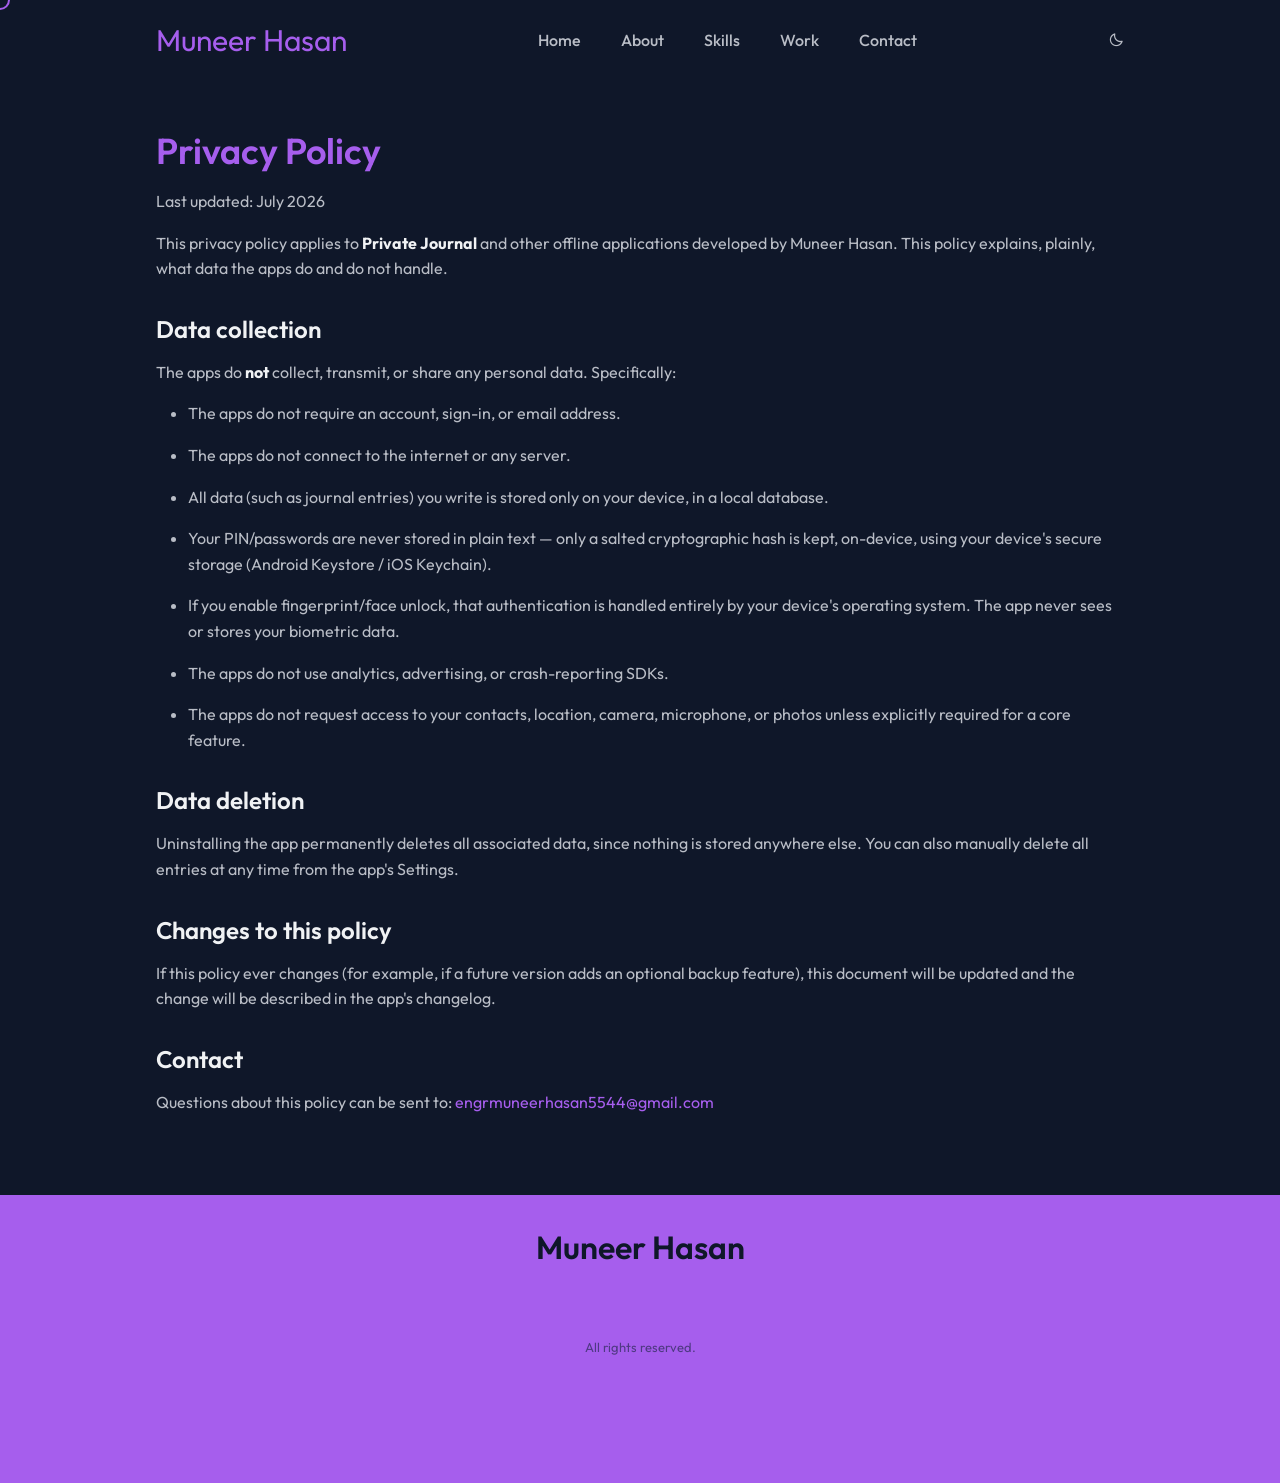
==== privacy-policy.html @ 4d5557d7 "Add generalized privacy policy for apps" ====
<!DOCTYPE html>
<html lang="en">
<head>
    <meta charset="UTF-8">
    <meta name="viewport" content="width=device-width, initial-scale=1.0">
    <link rel="icon" type="image/jpeg" sizes="192x192" href="assets/favicons/mh_favicon.jpg">
    <link rel="icon" type="image/svg+xml" href="assets/favicons/mh_favicon.svg">
    <link rel="apple-touch-icon" href="assets/favicons/mh_favicon.svg">
    <link rel="shortcut icon" href="assets/favicons/mh_favicon.svg">
    <meta name="theme-color" content="#DBCBF3">
    <link href='https://unpkg.com/boxicons@2.1.2/css/boxicons.min.css' rel='stylesheet'>
    <link rel="stylesheet" href="assets/css/styles.css">
    <title>Privacy Policy - Muneer Hasan Apps</title>
    <style>
        .privacy-policy {
            padding-top: 8rem;
            padding-bottom: 4rem;
        }
        .privacy-policy h1 {
            font-size: var(--h1-font-size);
            color: var(--first-color);
            margin-bottom: 1rem;
        }
        .privacy-policy h2 {
            font-size: var(--h2-font-size);
            color: var(--title-color);
            margin-top: 2rem;
            margin-bottom: 1rem;
        }
        .privacy-policy p, .privacy-policy li {
            font-size: var(--normal-font-size);
            color: var(--text-color);
            line-height: 1.6;
            margin-bottom: 1rem;
        }
        .privacy-policy ul {
            margin-left: 2rem;
            list-style-type: disc;
            margin-bottom: 1.5rem;
        }
        .privacy-policy strong {
            color: var(--title-color);
        }
        .privacy-policy a {
            color: var(--first-color);
            text-decoration: none;
        }
        .privacy-policy a:hover {
            text-decoration: underline;
        }
    </style>
</head>
<body>
    <div class="custom-cursor"></div>
    <!--=============== HEADER ===============-->
    <header class="header" id="header">
        <nav class="nav container">
            <a href="/" class="nav__logo">Muneer Hasan</a>

            <div class="nav__menu">
                <ul class="nav__list">
                    <li class="nav__item"><a href="/" class="nav__link"><i class='bx bx-home'></i> <span class="nav__name">Home</span></a></li>
                    <li class="nav__item"><a href="/#about" class="nav__link"><i class='bx bx-user'></i> <span class="nav__name">About</span></a></li>
                    <li class="nav__item"><a href="/#skills" class="nav__link"><i class='bx bx-book'></i> <span class="nav__name">Skills</span></a></li>
                    <li class="nav__item"><a href="/#work" class="nav__link"><i class='bx bx-briefcase-alt-2'></i> <span class="nav__name">Work</span></a></li>
                    <li class="nav__item"><a href="/#contact" class="nav__link"><i class='bx bx-message-square-dots'></i> <span class="nav__name">Contact</span></a></li>
                </ul>
            </div>

            <!--=============== theme change button ===============-->
            <i class='bx bx-moon change-theme change-theme-button' id="theme-button"></i>
        </nav>
    </header>

    <!--=============== MAIN ===============-->
    <main class="main">
        <section class="privacy-policy container section">
            <h1>Privacy Policy</h1>
            <p>Last updated: July 2026</p>

            <p>This privacy policy applies to <strong>Private Journal</strong> and other offline applications developed by Muneer Hasan. This policy explains, plainly, what data the apps do and do not handle.</p>

            <h2>Data collection</h2>
            <p>The apps do <strong>not</strong> collect, transmit, or share any personal data. Specifically:</p>
            <ul>
                <li>The apps do not require an account, sign-in, or email address.</li>
                <li>The apps do not connect to the internet or any server.</li>
                <li>All data (such as journal entries) you write is stored only on your device, in a local database.</li>
                <li>Your PIN/passwords are never stored in plain text — only a salted cryptographic hash is kept, on-device, using your device's secure storage (Android Keystore / iOS Keychain).</li>
                <li>If you enable fingerprint/face unlock, that authentication is handled entirely by your device's operating system. The app never sees or stores your biometric data.</li>
                <li>The apps do not use analytics, advertising, or crash-reporting SDKs.</li>
                <li>The apps do not request access to your contacts, location, camera, microphone, or photos unless explicitly required for a core feature.</li>
            </ul>

            <h2>Data deletion</h2>
            <p>Uninstalling the app permanently deletes all associated data, since nothing is stored anywhere else. You can also manually delete all entries at any time from the app's Settings.</p>

            <h2>Changes to this policy</h2>
            <p>If this policy ever changes (for example, if a future version adds an optional backup feature), this document will be updated and the change will be described in the app's changelog.</p>

            <h2>Contact</h2>
            <p>Questions about this policy can be sent to: <a href="mailto:engrmuneerhasan5544@gmail.com">engrmuneerhasan5544@gmail.com</a></p>
        </section>
    </main>

    <!--=============== FOOTER ===============-->
    <footer class="footer">
        <div class="footer__container container">
            <h1 class="footer__title">Muneer Hasan</h1>
            <span class="footer__copy">All rights reserved.</span>
        </div>
    </footer>

    <!--=============== MAIN JS ===============-->
    <script src="assets/js/main.js"></script>
</body>
</html>
---- assets/css/styles.css ----
/*=============== GOOGLE FONTS ===============*/
@import url("https://fonts.googleapis.com/css2?family=Outfit:wght@300;400;500;600;700&display=swap");

/*=============== VARIABLES CSS ===============*/
:root {
  --header-height: 4rem;

  /*========== Colors ==========*/
  /* Premium Dark Theme */
  --first-hue: 270; /* Purple-ish */
  --sat: 80%;
  --lig: 65%;
  --second-hue: 220;
  
  --first-color: hsl(var(--first-hue), var(--sat), var(--lig));
  --first-color-alt: hsl(var(--first-hue), var(--sat), 75%);
  
  --title-color: hsl(var(--second-hue), 15%, 95%);
  --text-color: hsl(var(--second-hue), 10%, 75%);
  --text-color-light: hsl(var(--second-hue), 10%, 60%);
  --body-color: hsl(222, 47%, 11%); /* Deep modern dark */
  --container-color: hsla(222, 47%, 16%, 0.6); /* Glass base */
  
  --glass-bg: hsla(var(--second-hue), 32%, 16%, 0.25);
  --glass-border: hsla(0, 0%, 100%, 0.1);
  --glass-blur: blur(16px);

  /*========== Font and typography ==========*/
  --body-font: "Outfit", sans-serif;
  --biggest-font-size: 2rem;
  --h1-font-size: 1.75rem;
  --h2-font-size: 1.5rem;
  --h3-font-size: 1.25rem;
  --normal-font-size: 1rem;
  --small-font-size: 0.875rem;
  --smaller-font-size: 0.813rem;
  --tiny-font-size: 0.688rem;

  /*========== Font weight ==========*/
  --font-light: 300;
  --font-medium: 500;
  --font-semibold: 600;
  --font-bold: 700;

  /*========== z index ==========*/
  --z-tooltip: 10;
  --z-fixed: 100;
  --z-modal: 1000;
}

/* Responsive typography */
@media screen and (min-width: 968px) {
  :root {
    --biggest-font-size: 2.5rem;
    --h1-font-size: 2.25rem;
    --h2-font-size: 1.5rem;
    --h3-font-size: 1.25rem;
    --normal-font-size: 1rem;
    --small-font-size: 0.875rem;
    --smaller-font-size: 0.813rem;
  }
}

/*=============== BASE ===============*/
* {
  box-sizing: border-box;
  padding: 0;
  margin: 0;
}

html {
  scroll-behavior: smooth;
}

body,
button,
input,
textarea {
  font-family: var(--body-font);
  font-size: var(--normal-font-size);
}

body {
  background-color: var(--body-color);
  color: var(--text-color);
  transition: 0.4s;
  /* for light mode animation */
}

h1,
h2,
h3 {
  color: var(--title-color);
  font-weight: var(--font-semibold);
}

ul {
  list-style: none;
}

a {
  text-decoration: none;
}

button {
  cursor: pointer;
  border: none;
  outline: none;
}

img {
  max-width: 100%;
  height: auto;
}

/*=============== THEME ===============*/
.change__theme {
  font-size: 1.25rem;
  cursor: pointer;
  transition: 0.3s;
}

.change__theme:hover {
  color: var(--first-color);
}

/*========== Variables light theme ==========*/
body.light-theme {
  --title-color: hsl(var(--second-hue), 15%, 15%);
  --text-color: hsl(var(--second-hue), 8%, 35%);
  --body-color: hsl(var(--second-hue), 100%, 99%);
  --container-color: #e9e9e9;
}

/*========== 
    Color changes in some parts of 
    the website, in light theme
==========*/
.light-theme .scroll-header {
  box-shadow: 0 2px 4px hsla(0, 0%, 1%, 0.1);
}

.light-theme .nav__menu {
  background-color: hsla(var(--second-hue), 32%, 90%, 0.8);
}

.light-theme .section__subtitle {
  color: var(--text-color);
}

.light-theme .home__social-link {
  box-shadow: 0 2px 16px hsla(var(--second-hue), 48%, 8%, 0.1);
}

.light-theme .home__social-link::after,
.light-theme .footer__social-link {
  background-color: var(--title-color);
}

.light-theme .home__social-link,
.light-theme .home__scroll,
.light-theme .button,
.light-theme .button:hover,
.light-theme .active-work,
.light-theme .footer__title,
.light-theme .footer__link,
.light-theme .footer__copy {
  color: var(--title-color);
}

.light-theme .about__box {
  box-shadow: 0 2px 16px hsla(var(--second-hue), 48%, 8%, 0.1);
}

.light-theme .button,
.light-theme .skills__content,
.light-theme .services__card,
.light-theme .work__card,
.light-theme .testimonial__card,
.light-theme .contact__card,
.light-theme .contact__form-div {
  box-shadow: 0 2px 16px hsla(var(--second-hue), 48%, 8%, 0.1);
}

.light-theme::-webkit-scrollbar {
  background-color: hsl(var(--second-hue), 8%, 80%);
}

/*=============== REUSABLE CSS CLASSES ===============*/
.container {
  max-width: 968px;
  margin-left: 1rem;
  margin-right: 1rem;
}

.grid {
  display: grid;
  gap: 1.25rem;
}

.main {
  overflow: hidden;
}

.section {
  padding: 4.5rem 0 1rem;
}

.section__title,
.section__subtitle {
  text-align: center;
}

.section__title {
  font-size: var(--h2-font-size);
  color: var(--first-color);
  margin-bottom: 2rem;
}

.section__subtitle {
  display: block;
  font-size: var(--smaller-font-size);
  color: var(--text-color-light);
}

/*=============== HEADER & NAV===============*/
.header {
  position: fixed;
  top: 0;
  left: 0;
  width: 100%;
  /* height: var(--header-height); */
  background-color: var(--body-color);
  z-index: var(--z-fixed);
  transition: 0.4s;
}

.nav {
  height: var(--header-height);
  display: flex;
  justify-content: space-between;
  align-items: center;
}

.nav__logo {
  color: var(--first-color);

  font-size: 30px;
  transition: 0.4s;
}

.nav__logo:hover {
  color: var(--first-color-alt);
}

.nav__menu {
  position: fixed;
  bottom: 1rem;
  background-color: var(--glass-bg);
  border: 1px solid var(--glass-border);
  width: 90%;
  border-radius: 4rem;
  padding: 1rem 2.25rem;
  backdrop-filter: var(--glass-blur);
  -webkit-backdrop-filter: var(--glass-blur);
  box-shadow: 0 8px 32px 0 rgba(0, 0, 0, 0.3);
  transition: 0.4s;
}

.nav__list {
  display: flex;
  justify-content: space-between;
  align-items: center;
}

.nav__link {
  color: var(--text-color);
  font-size: 1.25rem;
  padding: 0.4rem;
  font-weight: var(--font-medium);
  text-decoration: none;
  transition: 0.4s;
  display: flex;
  align-items: center;
  gap: 0.5rem;
  border-radius: 5rem;
}

.nav__name {
  display: none;
}

/* Active link */
.active-link {
  background: linear-gradient(180deg,
      hsla(var(--first-hue), var(--sat), var(--lig), 0.5),
      hsla(var(--first-hue), var(--sat), var(--lig), 0.2));
  box-shadow: 0 0 16px hsla(var(--first-hue), var(--sat), var(--lig), 0.4);
  border-radius: 5rem;

  color: var(--title-color);
}

/* Change background header */
.scroll-header {
  box-shadow: 0 4px 4px hsla(0, 0%, 4%, 0.3);
}

/*=============== HOME ===============*/
.home__container {
  position: relative;
  row-gap: 4.5rem;
  padding-top: 2rem;
}

.home__data {
  text-align: center;
  padding: 8rem 0 6rem;
}

.home__greeting,
.home__education {
  font-size: 25px;
  font-weight: var(--font-medium);
}

.home__greeting {
  display: block;
  color: var(--title-color);
  margin-bottom: 0.25rem;
}

.home__education {
  color: var(--text-color);
  margin-bottom: 2.5rem;
}

.home__name {
  font-size: 80px;
  color: var(--first-color);
  margin-bottom: 1.5rem;
  line-height: 1.1;
}

.home__img {
  width: 160px;
}

.home__handle {
  justify-self: center;
  width: 190px;
  height: 293px;
  background: linear-gradient(180deg,
      hsla(var(--first-hue), var(--sat), var(--lig), 0.5),
      hsla(var(--first-hue), var(--sat), var(--lig), 0.1));

  border-radius: 10rem 10rem 1rem 1rem;
  display: flex;
  align-items: flex-end;
  justify-content: center;
  overflow: hidden;
}

.home__button {
  display: flex;
  justify-content: center;
  align-items: center;
  gap: 1.5rem;
  margin-bottom: 3rem;
}

.home__social {
  display: flex;
  justify-content: center;
  gap: 1.5rem;
}

.home__social-link {
  width: max-content;
  background-color: var(--container-color);
  color: var(--first-color);
  padding: 0.25rem;
  border-radius: 0.5rem;
  display: flex;
  font-size: 1rem;
  transition: 0.4s;
}

.home__social-link:hover {
  background-color: var(--first-color);
  color: #ffffff;
  transform: translateY(-3px);
}

.home__scroll {
  color: var(--first-color);
  right: -1.5rem;
  bottom: 4rem;
  display: grid;
  row-gap: 2.25rem;
  justify-items: center;
}

.home__scroll-icon {
  font-size: 1.25rem;
}

.home__scroll-name {
  font-size: var(--smaller-font-size);
  transform: rotate(-90deg);
}

/*=============== BUTTONS ===============*/
.button {
  display: inline-block;
  background-color: var(--first-color);
  color: var(--body-color);
  padding: 0.75rem 1rem;
  border-radius: 0.8rem;
  font-weight: var(--font-medium);
  transition: 0.4s;
}

.button:hover {
  background-color: var(--first-color-alt);
  color: var(--body-color);
}

.button--ghost {
  background-color: transparent;
  color: var(--first-color);
  border: 1px solid var(--first-color);
}

/*=============== ABOUT ===============*/
.about__container {
  row-gap: 2.5rem;
}

.about__img {
  width: 220px;
  border-radius: 1.5rem;
  justify-self: center;
}

.about__data {
  text-align: center;
}

.about__info {
  display: grid;
  grid-template-columns: repeat(3, 1fr);
  gap: 0.5rem;
  margin-bottom: 2rem;
}

.about__box {
  background-color: var(--container-color);
  backdrop-filter: var(--glass-blur);
  -webkit-backdrop-filter: var(--glass-blur);
  border: 1px solid var(--glass-border);
  border-radius: 0.75rem;
  padding: 0.75rem 0.5rem;
  transition: transform 0.3s ease, box-shadow 0.3s ease;
}

.about__box:hover {
  transform: translateY(-5px);
  box-shadow: 0 8px 24px hsla(var(--first-hue), var(--sat), var(--lig), 0.2);
}

.about__icon {
  font-size: 1.5rem;
  color: var(--first-color);
  margin-bottom: 0.5rem;
}

.about__title {
  font-size: var(--small-font-size);
}

.about__subtitle {
  font-size: var(--tiny-font-size);
}

.about__description {
  margin-bottom: 2rem;
  justify-content: safe;
}

/*=============== SKILLS ===============*/
.skills__container {
  row-gap: 2rem;
  padding-top: 1rem;
}

.skills__content {
  background-color: var(--container-color);
  backdrop-filter: var(--glass-blur);
  -webkit-backdrop-filter: var(--glass-blur);
  border: 1px solid var(--glass-border);
  padding: 1.5rem;
  border-radius: 1.25rem;
  transition: transform 0.3s ease, box-shadow 0.3s ease;
}

.skills__content:hover {
  transform: translateY(-5px);
  box-shadow: 0 8px 24px hsla(var(--first-hue), var(--sat), var(--lig), 0.2);
}

.skills__title {
  font-size: var(--normal-font-size);
  font-weight: var(--font-medium);
  color: var(--first-color);
  text-align: center;
  margin-bottom: 1.5rem;
}

.skills__box {
  display: flex;
  justify-content: center;
  column-gap: 2.5rem;
}

.skills__group {
  display: grid;
  align-content: flex-start;
  row-gap: 1rem;
}

.skills__data {
  display: flex;
  column-gap: 0.5rem;
}

.skills .bxs-badge-check {
  font-size: 1rem;
  color: var(--first-color);
}

.skills__name {
  font-size: var(--normal-font-size);
  font-weight: var(--font-medium);
  line-height: 18px;
}

.skills__level {
  font-size: var(--small-font-size);
}

/*=============== SERVICES ===============*/
.services__container {
  grid-template-columns: repeat(2, 1fr);
  gap: 1.5rem;
  padding-top: 1rem;
}

.services__card {
  background-color: var(--container-color);
  backdrop-filter: var(--glass-blur);
  -webkit-backdrop-filter: var(--glass-blur);
  border: 1px solid var(--glass-border);
  padding: 3rem 1.5rem 1.5em;
  border-radius: 1.25rem;
  transition: transform 0.3s ease, box-shadow 0.3s ease;
}

.services__card:hover {
  transform: translateY(-5px);
  box-shadow: 0 8px 24px hsla(var(--first-hue), var(--sat), var(--lig), 0.2);
}

.services__title {
  font-size: var(--h3-font-size);
  margin-bottom: 2.5rem;
}

.services__button {
  color: var(--first-color);
  font-size: var(--small-font-size);
  display: flex;
  align-items: center;
  column-gap: 0.25rem;
  cursor: pointer;
}

.services__button:hover .services__icon {
  transform: translateX(0.25rem);
}

.services__icon {
  font-size: 1rem;
  transition: 0.4s;
}

/* Services modal */
.services__modal {
  position: fixed;
  inset: 0;
  background-color: hsl(var(--second-hue), 28%, 16%, 0.7);
  padding: 2rem 1rem;
  display: grid;
  place-items: center;
  transition: 0.4s;
  z-index: var(--z-modal);
  visibility: hidden;
  opacity: 0;
}

.services__modal-content {
  background-color: var(--body-color);
  padding: 4.5rem 1.5rem 2.5rem;
  border-radius: 1.5rem;
  position: relative;
}

.services__modal-title {
  text-align: center;
}

.services__modal-description {
  text-align: start;
  justify-self: flex-start;
}

.services__modal-title {
  font-size: var(--h3-font-size);
  color: var(--first-color);
  margin-bottom: 1rem;
}

.services__modal-description {
  font-size: var(--small-font-size);
  margin-bottom: 2rem;
}

.services__modal-list {
  display: grid;
  row-gap: 0.75rem;
}

.services__modal-item {
  display: flex;
  align-items: flex-start;
  column-gap: 0.5rem;
}

.services__modal-icon {
  font-size: 1.5rem;
  color: var(--first-color);
}

.services__modal-info {
  font-size: var(--small-font-size);
}

.services__modal-close {
  position: absolute;
  top: 1.5rem;
  right: 1.5rem;
  font-size: 1.5rem;
  color: var(--first-color);
  cursor: pointer;
}

/*Active modal*/

.active-modal {
  visibility: visible;
  opacity: 1;
}

/*=============== WORK ===============*/
.work__container {
  display: grid;
  grid-template-columns: repeat(3, 1fr); /* 3 columns per row */
  gap: 1.5rem;
  padding-top: 1rem;
}


.work__card {
  background-color: var(--container-color);
  backdrop-filter: var(--glass-blur);
  -webkit-backdrop-filter: var(--glass-blur);
  border: 1px solid var(--glass-border);
  padding: 3rem 1.5rem 1.5em;
  border-radius: 1.25rem;
  transition: transform 0.3s ease, box-shadow 0.3s ease;
}

.work__card:hover {
  transform: translateY(-5px);
  box-shadow: 0 8px 24px hsla(var(--first-hue), var(--sat), var(--lig), 0.2);
}

.work__img {
  border-radius: 1rem;
  margin-bottom: 0.75rem;
  width: 100%;
  aspect-ratio: 1 / 1;
  object-fit: cover;
  object-position: top;
  background-color: transparent;
}

.work__title {
  font-size: var(--h3-font-size);
  margin-bottom: 2.5rem;
  text-align: center;
}

.work__button {
  color: var(--first-color);
  font-size: var(--small-font-size);
  display: flex;
  align-items: center;
  column-gap: 0.25rem;
  cursor: pointer;
}

.work__button:hover .work__icon {
  transform: translateX(0.25rem);
}

.work__icon {
  font-size: 1rem;
  transition: 0.4s;
}

/* Work Modal */
.work__modal {
  position: fixed;
  inset: 0;
  background-color: hsl(var(--second-hue), 28%, 16%, 0.7);
  padding: 2rem 1rem;
  display: grid;
  place-items: center;
  transition: 0.4s;
  z-index: var(--z-modal);
  visibility: hidden;
  opacity: 0;
}

.work__modal-content {
  background-color: var(--body-color);
  padding: 0.5rem 1.5rem 2.5rem;
  border-radius: 1.5rem;
  position: relative;
  text-align: center;
}

.work__modal-title {
  font-size: var(--h3-font-size);
  color: var(--first-color);
  margin-bottom: 1rem;
}

.work__modal-description {
  font-size: var(--small-font-size);
  margin-bottom: 2rem;
}

.work__modal-list {
  display: grid;
  row-gap: 0.75rem;
}

.work__modal-item {
  display: flex;
  align-items: flex-start;
  column-gap: 0.5rem;
}

.work__modal-info {
  font-size: var(--small-font-size);
}

.work__modal-close {
  position: absolute;
  top: 1.5rem;
  right: 1.5rem;
  font-size: 1.5rem;
  color: var(--first-color);
  cursor: pointer;
}

/* Active modal */
.active-modal {
  visibility: visible;
  opacity: 1;
}



/*=============== TESTIMONIAL ===============*/
.testimonial__card {
  background-color: var(--container-color);
  backdrop-filter: var(--glass-blur);
  -webkit-backdrop-filter: var(--glass-blur);
  border: 1px solid var(--glass-border);
  padding: 1.25rem 1.5rem;
  border-radius: 1.5rem;
  margin-bottom: 3rem;
  transition: transform 0.3s ease, box-shadow 0.3s ease;
}

.testimonial__card:hover {
  transform: translateY(-5px);
  box-shadow: 0 8px 24px hsla(var(--first-hue), var(--sat), var(--lig), 0.2);
}

.testimonial__img {
  width: 60px;
  border-radius: 3rem;
  margin-bottom: 1rem;
}

.testimonial__name {
  font-size: var(--normal-font-size);
  font-weight: var(--font-medium);
  margin-bottom: 0.25rem;
}

.testimonial__description {
  font-size: var(--small-font-size);
  margin-bottom: 0.15rem;
}

/* Swiper class */
.swiper-pagination-bullet {
  background-color: var(--text-color-light);
}

.swiper-pagination-bullet-active {
  background-color: var(--first-color);
}

/*=============== CONTACT ===============*/
.contact__container {
  row-gap: 3rem;
  padding-bottom: 3rem;
}

.contact__title {
  text-align: center;
  font-size: var(--h1-font-size);
  margin-bottom: 1.5rem;
}

.contact__info {
  display: grid;
  gap: 1rem;
}

.contact__card {
  background-color: var(--container-color);
  backdrop-filter: var(--glass-blur);
  -webkit-backdrop-filter: var(--glass-blur);
  border: 1px solid var(--glass-border);
  padding: 2rem 1rem;
  border-radius: 0.75rem;
  text-align: center;
  transition: transform 0.3s ease, box-shadow 0.3s ease;
}

.contact__card:hover {
  transform: translateY(-5px);
  box-shadow: 0 8px 24px hsla(var(--first-hue), var(--sat), var(--lig), 0.2);
}

.contact__card-icon {
  font-size: 2rem;
  color: var(--title-color);
  margin-bottom: 0.25rem;
}

.contact__card-title,
.contact__card-data {
  font-size: var(--small-font-size);
}

.contact__card-title {
  font-weight: var(--font-medium);
}

.contact__card-data {
  display: block;
  margin-bottom: 0.75rem;
}

.contact__button {
  color: var(--first-color);
  font-size: var(--small-font-size);
  display: flex;
  align-items: center;
  justify-content: center;
  column-gap: 0.25rem;
  cursor: pointer;
}

.contact__button:hover .contact__button-icon {
  transform: translateX(0.25rem);
}

.contact__button-icon {
  font-size: 1rem;
  transition: 0.4s;
}

.contact__form-div {
  position: relative;
  margin-bottom: 2rem;
  height: 4rem;
}

.contact__form-input {
  position: absolute;
  top: 0;
  left: 0;
  width: 100%;
  height: 100%;
  border: 1px solid var(--glass-border);
  background-color: var(--glass-bg);
  backdrop-filter: var(--glass-blur);
  -webkit-backdrop-filter: var(--glass-blur);
  border-radius: 0.75rem;
  padding: 1.5rem;
  z-index: 1;
  color: var(--text-color);
  transition: box-shadow 0.3s ease, border-color 0.3s ease;
}

.contact__form-input:focus {
  border-color: var(--first-color);
  box-shadow: 0 0 16px hsla(var(--first-hue), var(--sat), var(--lig), 0.3);
}

.contact__form-tag {
  position: absolute;
  top: -0.75rem;
  left: 1.25rem;
  font-size: var(--smaller-font-size);
  padding: 0.25rem;
  background-color: var(--body-color);
  z-index: 10;
}

.contact__form-area {
  height: 17rem;
}

.contact__form-area textarea {
  resize: none;
}



/*=============== FOOTER ===============*/
.footer {
  background-color: var(--first-color);
}

.footer__container {
  padding: 2rem 0 6rem;
}

.footer__title,
.footer__link {
  color: var(--body-color);
}

.footer__title {
  text-align: center;
  margin-bottom: 2rem;
}

.footer__list {
  display: flex;
  justify-content: center;
  align-items: center;
  column-gap: 1.5rem;
  margin-bottom: 2rem;
}

.footer__social {
  display: flex;
  justify-content: center;
  align-items: center;
  column-gap: 1.25rem;
}

.footer__social-link {
  background-color: var(--body-color);
  color: var(--first-color);
  padding: 0.35rem;
  border-radius: 0.25rem;
  font-size: 1rem;
  display: inline-flex;
}

.footer__copy {
  display: block;
  margin-top: 4.5rem;
  color: var(--container-color);
  text-align: center;
  font-size: var(--smaller-font-size);
  margin-bottom: 2rem;
}

/*=============== SCROLL BAR ===============*/
::-webkit-scrollbar {
  width: 0.5rem;
  border-radius: 0.5rem;
  background-color: var(--container-color);
}

::-webkit-scrollbar-track {
  border-radius: 1.5rem;
}

::-webkit-scrollbar-thumb {
  background-color: var(--first-color);
  border-radius: 0.5rem;
}

::-webkit-scrollbar-thumb:hover {
  background-color: var(--first-color-alt);
}

/*=============== BREAKPOINTS ===============*/
/* For small devices */
@media screen and (max-width: 320px) {
  .nav__menu {
    padding: 1rem 1.5rem;
  }

  .home__button {
    flex-direction: column;
  }

  .home__handle {
    width: 150px;
    height: 253px;
  }

  .home__img {
    width: 130px;
  }

  .about__info {
    grid-template-columns: repeat(2, 1fr);
  }

  .skills__box {
    column-gap: 1rem;
  }

  .skills__name {
    font-size: var(--small-font-size);
  }

  .skills__level {
    font-size: var(--smaller-font-size);
  }

  .services__container {
    grid-template-columns: 145px;
    justify-content: center;
  }

  .work__item {
    font-size: var(--small-font-size);
  }

  .work__filters {
    column-gap: 0.25rem;
  }
}

@media screen and (min-width: 435px) {
  .work__container {
    justify-content: center;
    grid-template-columns: repeat(2, max-content);
  }

  .work__img {
    width: 165px;
  }
}

/* For medium devices */
@media screen and (min-width: 630px) {
  .nav__menu {
    width: 328px;
    left: 0;
    right: 0;
    margin: 0 auto;
  }

  .about__info {
    grid-template-columns: repeat(3, 180px);
    justify-content: center;
  }

  .about__description {
    padding: 1rem 5rem;
    width: 600px;
    margin: 0 auto 2rem auto;
  }

  .about__box {
    padding: 1.75rem 0.95rem;
  }

  .skills__container {
    justify-content: center;
  }

  .skills__content {
    padding: 4rem 8.8rem;
  }

  .skills__title {
    font-size: var(--h3-font-size);
    margin-bottom: 1.5rem;
  }

  .skills__box {
    column-gap: 5.5rem;
  }

  .services__container {
    grid-template-columns: repeat(3, 177px);
    justify-content: center;
  }

  .services__modal-content {
    width: 500px;
    padding: 4.5rem 2.5rem 2.5rem;
  }

  .services__modal-description {
    padding: 0 3.5rem;
  }

  .work__container {
    justify-content: center;
    grid-template-columns: repeat(2, max-content);
  }

  .work__img {
    width: 250px;
  }

  .testimonial__container {
    width: 600px;
    margin: auto;
  }

  .contact__container {
    display: grid;
    grid-template-columns: 220px 340px;
    column-gap: 2rem;
    justify-content: center;
  }

  .contact__info {
    grid-template-columns: 200px;
    gap: 1rem;
  }

  .contact__form {
    width: 340px;
  }

  /* .contact__info {
    grid-template-columns: 350px;
    justify-content: center;
  }

  .contact__form {
    width: 360px;
    margin: 0 auto;
  } */
}

/* @media screen and (min-width: 767px) {
  /* .work__container {
    grid-template-columns: repeat(2, max-content);
  } */

/* .contact__info {
    grid-template-columns: 300px;
  }

  .contact__container {
    grid-template-columns: repeat(2, 325px);
    justify-content: center;
  }
} */

/* For large devices */
@media screen and (min-width: 992px) {
  .container {
    margin-left: auto;
    margin-right: auto;
  }

  .section {
    padding: 6.5rem 0 1rem;
  }

  .section__title {
    margin-bottom: 3.5rem;
  }

  .nav {
    height: calc(var(--header-height) + 1rem);
    display: flex;
    justify-content: space-between;
    align-items: center;
  }

  .nav__menu {
    position: relative;
    bottom: initial;
    width: auto;
    background: none;
    backdrop-filter: none;
    -webkit-backdrop-filter: none;
    border: none;
    box-shadow: none;
    padding: 0;
  }

  .nav__list {
    display: flex;
    column-gap: 2.5rem;
  }

  .nav__link {
    font-size: var(--normal-font-size);
    padding: 0;
    border-radius: 0;
    gap: 0.25rem;
  }
  
  .nav__link i {
    display: none;
  }

  .nav__name {
    display: block;
    font-size: 16px;
    font-weight: var(--font-medium);
  }

  .active-link {
    background: transparent;
    box-shadow: none;
    color: var(--first-color);
    position: relative;
  }
  
  .active-link::after {
    content: '';
    position: absolute;
    bottom: -5px;
    left: 0;
    width: 100%;
    height: 2px;
    background-color: var(--first-color);
  }

  .home__handle {
    width: 290px;
    height: 400px;
  }

  .home__img {
    width: 220px;
  }



  .about__container {
    grid-template-columns: repeat(2, 1fr);
    align-items: center;
    column-gap: 4rem;
  }

  .about__img {
    width: 350px;
  }

  .about__data {
    text-align: initial;
  }

  .about__info {
    justify-content: initial;
    gap: 2rem;
  }

  .about__box {
    text-align: center;
    padding: 1rem 1.25rem;
  }

  .about__description {
    padding: 0 4rem 0 0;
    margin-bottom: 2.5rem;
  }

  .skills__container {
    grid-template-columns: repeat(2, 460px);
    column-gap: 3rem;
  }

  .skills__title {
    margin-bottom: 3.5rem;
  }

  .services__container {
    grid-template-columns: repeat(3, 300px);
    column-gap: 2rem;
  }

  .services__card {
    padding: 5rem 2rem 1.5rem;
  }

  .work__container {
    grid-template-columns: repeat(3, max-content);
    gap: 3rem;
  }

  .work__card {
    padding: 1.25rem;
  }

  .work__img {
    margin-bottom: 2rem;
  }

  .work__title {
    margin-bottom: 0.5rem;
  }

  .testimonial__container {
    width: 970px;
  }

  .testimonial__card {
    padding: 1.5rem 2rem;
  }

  .contact__info {
    grid-template-columns: 430px;
    gap: 1rem;
  }

  .contact__form {
    width: 430px;
  }

  .contact__form-area {
    height: 18rem;
  }

  .contact__container {
    grid-template-columns: repeat(2, 430px);
    column-gap: 6rem;
  }

  .footer__social-link {
    font-size: 1.25rem;
    padding: 0.4rem;
    border-radius: 0.5rem;
  }
}

/*=============== CUSTOM CURSOR ===============*/
.custom-cursor {
  position: fixed;
  top: 0;
  left: 0;
  width: 20px;
  height: 20px;
  border: 2px solid var(--first-color);
  border-radius: 50%;
  pointer-events: none;
  z-index: 9999;
  transform: translate(-50%, -50%);
  transition: transform 0.1s ease-out, width 0.2s, height 0.2s, background-color 0.2s;
}

.custom-cursor.hover {
  width: 40px;
  height: 40px;
  background-color: hsla(var(--first-hue), var(--sat), var(--lig), 0.2);
  border-color: transparent;
}

/* Animations for hero glow */
@keyframes glowPulse {
  0% { box-shadow: 0 0 20px hsla(var(--first-hue), var(--sat), var(--lig), 0.4); }
  50% { box-shadow: 0 0 40px hsla(var(--first-hue), var(--sat), var(--lig), 0.8); }
  100% { box-shadow: 0 0 20px hsla(var(--first-hue), var(--sat), var(--lig), 0.4); }
}

.glow-effect {
  animation: glowPulse 3s infinite;
}
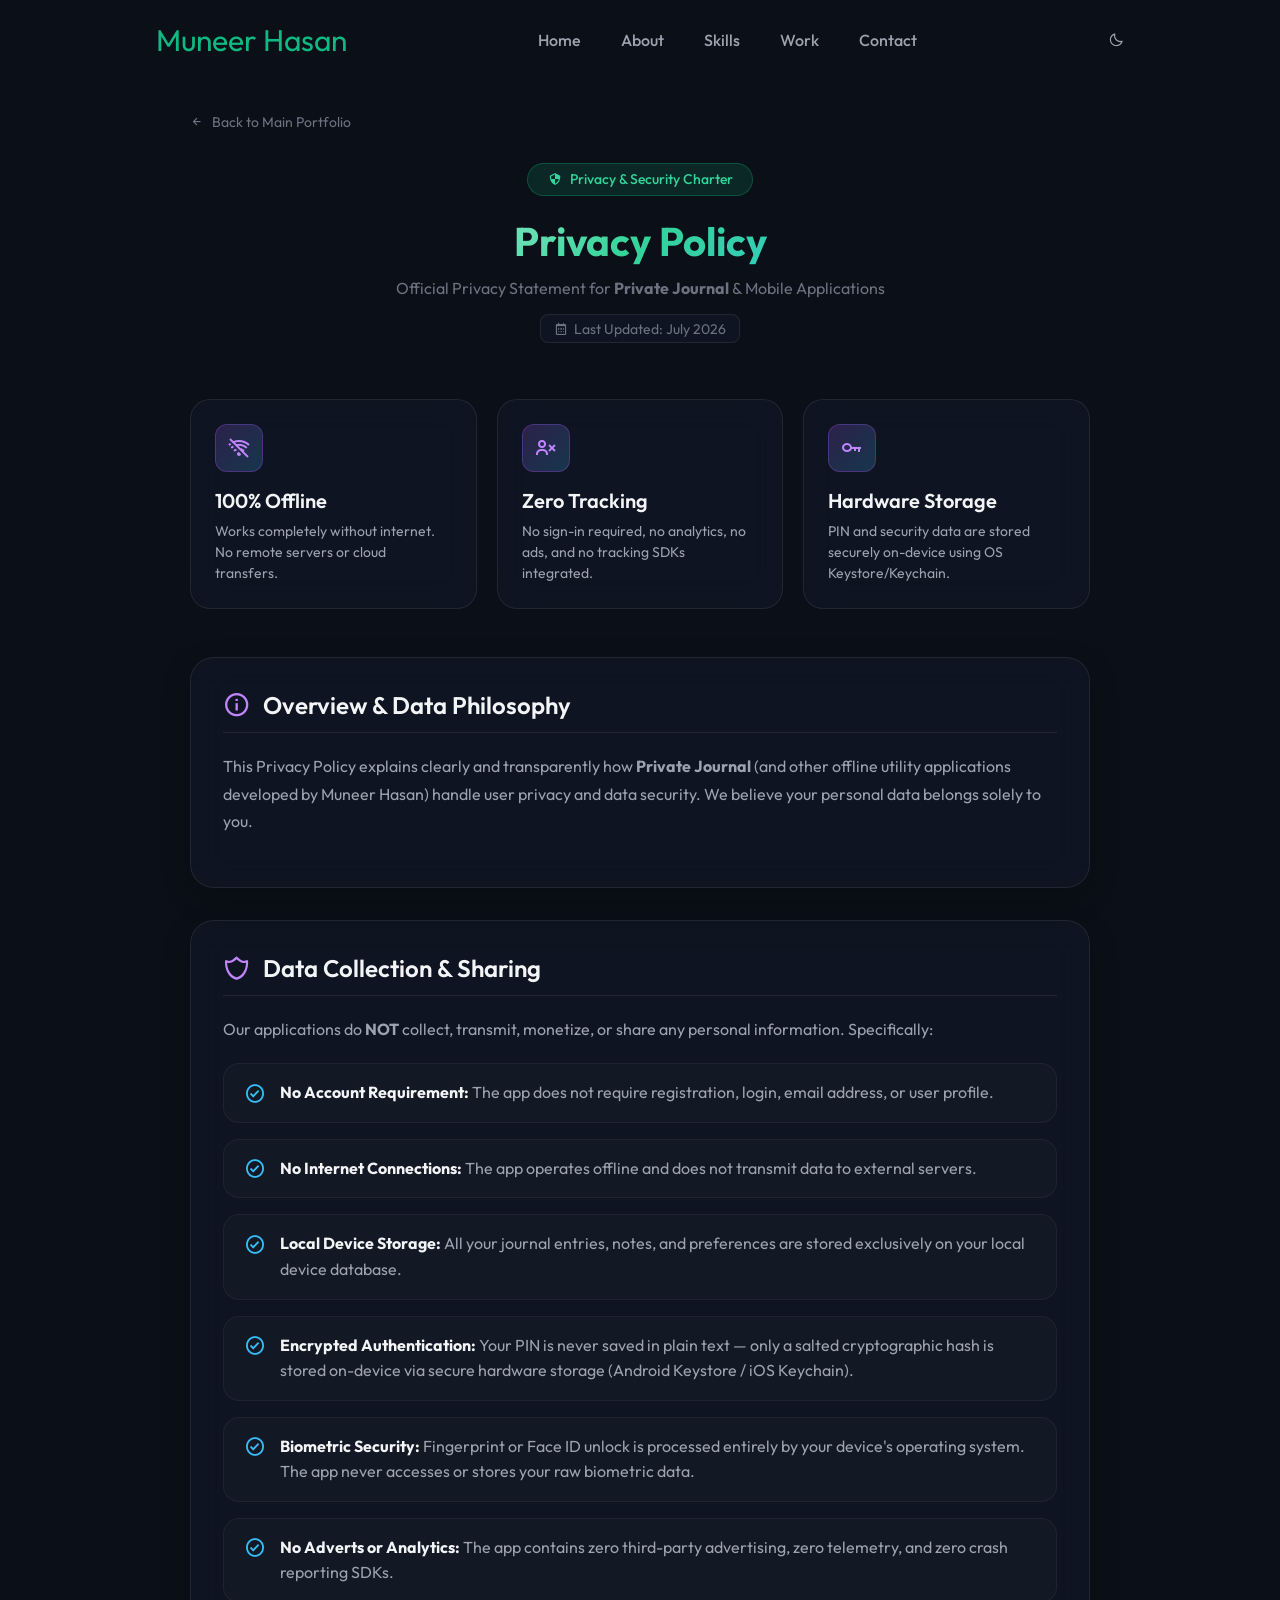
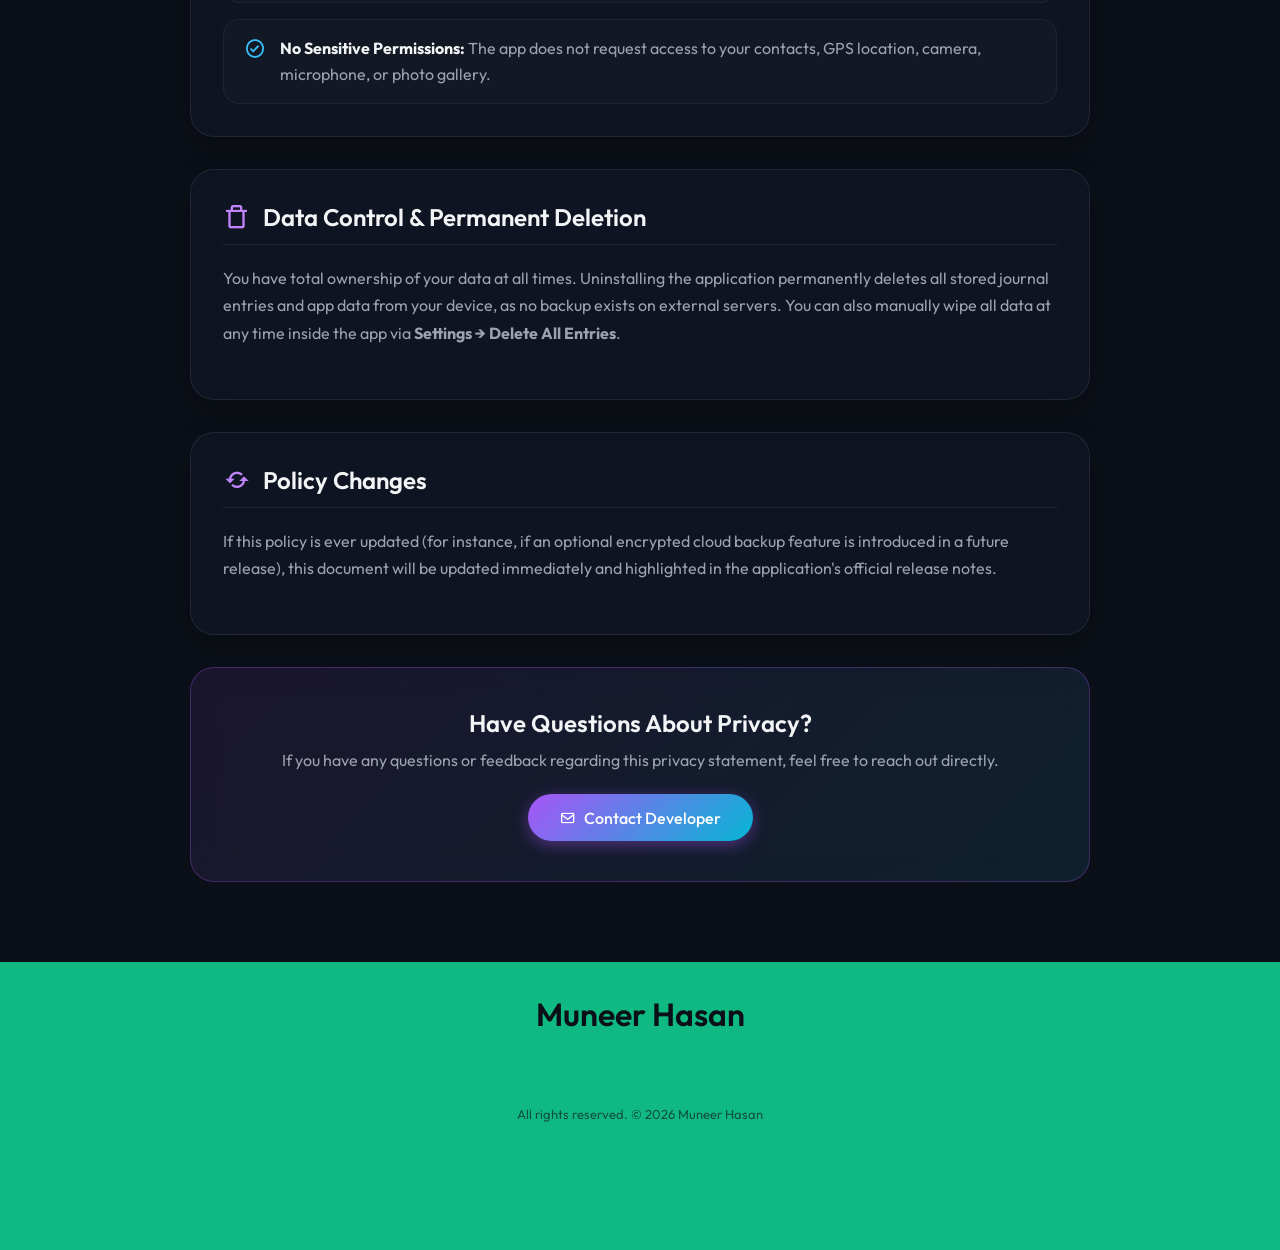
==== commit 9d12b3ee: "Upgrade theme to Emerald Green & Electric Cyan AI Cyber Aesthetic" ====
--- a/privacy-policy.html
+++ b/privacy-policy.html
@@ -1,57 +1,280 @@
 <!DOCTYPE html>
 <html lang="en">
+
 <head>
     <meta charset="UTF-8">
     <meta name="viewport" content="width=device-width, initial-scale=1.0">
+
+    <!--=============== FAVICON ===============-->
     <link rel="icon" type="image/jpeg" sizes="192x192" href="assets/favicons/mh_favicon.jpg">
     <link rel="icon" type="image/svg+xml" href="assets/favicons/mh_favicon.svg">
     <link rel="apple-touch-icon" href="assets/favicons/mh_favicon.svg">
     <link rel="shortcut icon" href="assets/favicons/mh_favicon.svg">
     <meta name="theme-color" content="#DBCBF3">
+
+    <!--=============== BOXICONS ===============-->
     <link href='https://unpkg.com/boxicons@2.1.2/css/boxicons.min.css' rel='stylesheet'>
+
+    <!--=============== CSS ===============-->
     <link rel="stylesheet" href="assets/css/styles.css">
-    <title>Privacy Policy - Muneer Hasan Apps</title>
+
+    <!--=============== SEO & META TAGS ===============-->
+    <title>Privacy Policy | Muneer Hasan Applications</title>
+    <meta name="description" content="Privacy Policy for Private Journal and mobile applications developed by Muneer Hasan. 100% offline, zero data collection.">
+    <meta name="keywords" content="Muneer Hasan, Privacy Policy, Private Journal, Mobile Apps, Offline Apps">
+
     <style>
-        .privacy-policy {
-            padding-top: 8rem;
-            padding-bottom: 4rem;
-        }
-        .privacy-policy h1 {
-            font-size: var(--h1-font-size);
-            color: var(--first-color);
+        .privacy__container {
+            padding-top: 7rem;
+            padding-bottom: 5rem;
+            max-width: 900px;
+        }
+
+        .privacy__header {
+            text-align: center;
+            margin-bottom: 3.5rem;
+        }
+
+        .privacy__badge {
+            display: inline-flex;
+            align-items: center;
+            column-gap: 0.5rem;
+            background: rgba(16, 185, 129, 0.15);
+            border: 1px solid rgba(16, 185, 129, 0.3);
+            color: #34d399;
+            padding: 0.4rem 1.2rem;
+            border-radius: 50px;
+            font-size: var(--small-font-size);
+            font-weight: var(--font-medium);
+            margin-bottom: 1.25rem;
+            backdrop-filter: blur(10px);
+        }
+
+        .privacy__title {
+            font-size: var(--biggest-font-size);
+            background: linear-gradient(135deg, #ffffff 0%, #34d399 50%, #38bdf8 100%);
+            -webkit-background-clip: text;
+            -webkit-text-fill-color: transparent;
+            margin-bottom: 0.75rem;
+            font-weight: var(--font-bold);
+        }
+
+        .privacy__subtitle {
+            color: var(--text-color-light);
+            font-size: var(--normal-font-size);
             margin-bottom: 1rem;
         }
-        .privacy-policy h2 {
+
+        .privacy__meta {
+            display: inline-flex;
+            align-items: center;
+            column-gap: 0.4rem;
+            color: var(--text-color-light);
+            font-size: var(--small-font-size);
+            background: var(--container-color);
+            padding: 0.3rem 0.8rem;
+            border-radius: 8px;
+            border: 1px solid var(--glass-border);
+        }
+
+        /* Pillars Grid */
+        .pillars__grid {
+            display: grid;
+            grid-template-columns: repeat(auto-fit, minmax(250px, 1fr));
+            gap: 1.25rem;
+            margin-bottom: 3rem;
+        }
+
+        .pillar__card {
+            background: var(--container-color);
+            border: 1px solid var(--glass-border);
+            padding: 1.5rem;
+            border-radius: 1.25rem;
+            backdrop-filter: var(--glass-blur);
+            transition: transform 0.3s ease, border-color 0.3s ease;
+        }
+
+        .pillar__card:hover {
+            transform: translateY(-5px);
+            border-color: rgba(168, 85, 247, 0.4);
+        }
+
+        .pillar__icon {
+            width: 48px;
+            height: 48px;
+            background: linear-gradient(135deg, rgba(168, 85, 247, 0.2), rgba(56, 189, 248, 0.2));
+            border: 1px solid rgba(168, 85, 247, 0.3);
+            border-radius: 12px;
+            display: flex;
+            align-items: center;
+            justify-content: center;
+            font-size: 1.5rem;
+            color: #c084fc;
+            margin-bottom: 1rem;
+        }
+
+        .pillar__title {
+            font-size: var(--h3-font-size);
+            color: var(--title-color);
+            margin-bottom: 0.5rem;
+            font-weight: var(--font-semibold);
+        }
+
+        .pillar__description {
+            font-size: var(--small-font-size);
+            color: var(--text-color);
+            line-height: 1.5;
+        }
+
+        /* Sections */
+        .policy__card {
+            background: var(--container-color);
+            border: 1px solid var(--glass-border);
+            padding: 2rem;
+            border-radius: 1.5rem;
+            backdrop-filter: var(--glass-blur);
+            margin-bottom: 2rem;
+            box-shadow: 0 10px 30px rgba(0, 0, 0, 0.2);
+        }
+
+        .section__header {
+            display: flex;
+            align-items: center;
+            column-gap: 0.75rem;
+            margin-bottom: 1.25rem;
+            padding-bottom: 0.75rem;
+            border-bottom: 1px solid var(--glass-border);
+        }
+
+        .section__header i {
+            font-size: 1.75rem;
+            color: #c084fc;
+        }
+
+        .section__header h2 {
             font-size: var(--h2-font-size);
             color: var(--title-color);
-            margin-top: 2rem;
-            margin-bottom: 1rem;
-        }
-        .privacy-policy p, .privacy-policy li {
+            font-weight: var(--font-semibold);
+            margin: 0;
+        }
+
+        .policy__text {
+            font-size: var(--normal-font-size);
+            color: var(--text-color);
+            line-height: 1.7;
+            margin-bottom: 1.25rem;
+        }
+
+        .checklist {
+            list-style: none;
+            padding: 0;
+            margin: 0;
+            display: flex;
+            flex-direction: column;
+            gap: 1rem;
+        }
+
+        .checklist__item {
+            display: flex;
+            align-items: flex-start;
+            column-gap: 0.85rem;
+            background: rgba(255, 255, 255, 0.02);
+            padding: 1rem 1.25rem;
+            border-radius: 1rem;
+            border: 1px solid rgba(255, 255, 255, 0.05);
+            transition: background 0.3s ease;
+        }
+
+        .checklist__item:hover {
+            background: rgba(168, 85, 247, 0.05);
+        }
+
+        .checklist__icon {
+            font-size: 1.35rem;
+            color: #38bdf8;
+            margin-top: 0.15rem;
+            flex-shrink: 0;
+        }
+
+        .checklist__content {
             font-size: var(--normal-font-size);
             color: var(--text-color);
             line-height: 1.6;
-            margin-bottom: 1rem;
-        }
-        .privacy-policy ul {
-            margin-left: 2rem;
-            list-style-type: disc;
+        }
+
+        .checklist__content strong {
+            color: var(--title-color);
+        }
+
+        /* Contact Box */
+        .contact__box {
+            text-align: center;
+            background: linear-gradient(135deg, rgba(168, 85, 247, 0.1), rgba(56, 189, 248, 0.1));
+            border: 1px solid rgba(168, 85, 247, 0.3);
+            padding: 2.5rem 2rem;
+            border-radius: 1.5rem;
+            backdrop-filter: var(--glass-blur);
+        }
+
+        .contact__box h2 {
+            font-size: var(--h2-font-size);
+            color: var(--title-color);
+            margin-bottom: 0.75rem;
+        }
+
+        .contact__box p {
+            color: var(--text-color);
             margin-bottom: 1.5rem;
         }
-        .privacy-policy strong {
-            color: var(--title-color);
-        }
-        .privacy-policy a {
-            color: var(--first-color);
+
+        .contact__btn {
+            display: inline-flex;
+            align-items: center;
+            column-gap: 0.5rem;
+            background: linear-gradient(135deg, #a855f7, #06b6d4);
+            color: #ffffff;
+            padding: 0.85rem 2rem;
+            border-radius: 50px;
+            font-weight: var(--font-medium);
             text-decoration: none;
-        }
-        .privacy-policy a:hover {
-            text-decoration: underline;
+            transition: transform 0.3s ease, box-shadow 0.3s ease;
+            box-shadow: 0 4px 15px rgba(168, 85, 247, 0.4);
+        }
+
+        .contact__btn:hover {
+            transform: translateY(-3px);
+            box-shadow: 0 8px 25px rgba(168, 85, 247, 0.6);
+        }
+
+        .back__home {
+            display: inline-flex;
+            align-items: center;
+            column-gap: 0.5rem;
+            color: var(--text-color-light);
+            font-size: var(--small-font-size);
+            text-decoration: none;
+            margin-bottom: 2rem;
+            transition: color 0.3s ease;
+        }
+
+        .back__home:hover {
+            color: #c084fc;
+        }
+
+        @media screen and (max-width: 768px) {
+            .privacy__container {
+                padding-top: 6rem;
+            }
+            .policy__card {
+                padding: 1.5rem;
+            }
         }
     </style>
 </head>
+
 <body>
     <div class="custom-cursor"></div>
+
     <!--=============== HEADER ===============-->
     <header class="header" id="header">
         <nav class="nav container">
@@ -74,44 +297,162 @@
 
     <!--=============== MAIN ===============-->
     <main class="main">
-        <section class="privacy-policy container section">
-            <h1>Privacy Policy</h1>
-            <p>Last updated: July 2026</p>
-
-            <p>This privacy policy applies to <strong>Private Journal</strong> and other offline applications developed by Muneer Hasan. This policy explains, plainly, what data the apps do and do not handle.</p>
-
-            <h2>Data collection</h2>
-            <p>The apps do <strong>not</strong> collect, transmit, or share any personal data. Specifically:</p>
-            <ul>
-                <li>The apps do not require an account, sign-in, or email address.</li>
-                <li>The apps do not connect to the internet or any server.</li>
-                <li>All data (such as journal entries) you write is stored only on your device, in a local database.</li>
-                <li>Your PIN/passwords are never stored in plain text — only a salted cryptographic hash is kept, on-device, using your device's secure storage (Android Keystore / iOS Keychain).</li>
-                <li>If you enable fingerprint/face unlock, that authentication is handled entirely by your device's operating system. The app never sees or stores your biometric data.</li>
-                <li>The apps do not use analytics, advertising, or crash-reporting SDKs.</li>
-                <li>The apps do not request access to your contacts, location, camera, microphone, or photos unless explicitly required for a core feature.</li>
-            </ul>
-
-            <h2>Data deletion</h2>
-            <p>Uninstalling the app permanently deletes all associated data, since nothing is stored anywhere else. You can also manually delete all entries at any time from the app's Settings.</p>
-
-            <h2>Changes to this policy</h2>
-            <p>If this policy ever changes (for example, if a future version adds an optional backup feature), this document will be updated and the change will be described in the app's changelog.</p>
-
-            <h2>Contact</h2>
-            <p>Questions about this policy can be sent to: <a href="mailto:engrmuneerhasan5544@gmail.com">engrmuneerhasan5544@gmail.com</a></p>
-        </section>
+        <div class="privacy__container container">
+
+            <a href="/" class="back__home">
+                <i class='bx bx-left-arrow-alt'></i> Back to Main Portfolio
+            </a>
+
+            <!-- Hero Header -->
+            <div class="privacy__header">
+                <div class="privacy__badge">
+                    <i class='bx bx-shield-quarter'></i> Privacy & Security Charter
+                </div>
+                <h1 class="privacy__title">Privacy Policy</h1>
+                <p class="privacy__subtitle">Official Privacy Statement for <strong>Private Journal</strong> & Mobile Applications</p>
+                <div class="privacy__meta">
+                    <i class='bx bx-calendar'></i> Last Updated: July 2026
+                </div>
+            </div>
+
+            <!-- Quick Pillars -->
+            <div class="pillars__grid">
+                <div class="pillar__card">
+                    <div class="pillar__icon">
+                        <i class='bx bx-wifi-off'></i>
+                    </div>
+                    <h3 class="pillar__title">100% Offline</h3>
+                    <p class="pillar__description">Works completely without internet. No remote servers or cloud transfers.</p>
+                </div>
+
+                <div class="pillar__card">
+                    <div class="pillar__icon">
+                        <i class='bx bx-user-x'></i>
+                    </div>
+                    <h3 class="pillar__title">Zero Tracking</h3>
+                    <p class="pillar__description">No sign-in required, no analytics, no ads, and no tracking SDKs integrated.</p>
+                </div>
+
+                <div class="pillar__card">
+                    <div class="pillar__icon">
+                        <i class='bx bx-key'></i>
+                    </div>
+                    <h3 class="pillar__title">Hardware Storage</h3>
+                    <p class="pillar__description">PIN and security data are stored securely on-device using OS Keystore/Keychain.</p>
+                </div>
+            </div>
+
+            <!-- Section 1: Overview & Scope -->
+            <div class="policy__card">
+                <div class="section__header">
+                    <i class='bx bx-info-circle'></i>
+                    <h2>Overview & Data Philosophy</h2>
+                </div>
+                <p class="policy__text">
+                    This Privacy Policy explains clearly and transparently how <strong>Private Journal</strong> (and other offline utility applications developed by Muneer Hasan) handle user privacy and data security. We believe your personal data belongs solely to you.
+                </p>
+            </div>
+
+            <!-- Section 2: Data Collection -->
+            <div class="policy__card">
+                <div class="section__header">
+                    <i class='bx bx-shield-alt-2'></i>
+                    <h2>Data Collection & Sharing</h2>
+                </div>
+                <p class="policy__text">
+                    Our applications do <strong>NOT</strong> collect, transmit, monetize, or share any personal information. Specifically:
+                </p>
+                
+                <ul class="checklist">
+                    <li class="checklist__item">
+                        <i class='bx bx-check-circle checklist__icon'></i>
+                        <div class="checklist__content">
+                            <strong>No Account Requirement:</strong> The app does not require registration, login, email address, or user profile.
+                        </div>
+                    </li>
+                    <li class="checklist__item">
+                        <i class='bx bx-check-circle checklist__icon'></i>
+                        <div class="checklist__content">
+                            <strong>No Internet Connections:</strong> The app operates offline and does not transmit data to external servers.
+                        </div>
+                    </li>
+                    <li class="checklist__item">
+                        <i class='bx bx-check-circle checklist__icon'></i>
+                        <div class="checklist__content">
+                            <strong>Local Device Storage:</strong> All your journal entries, notes, and preferences are stored exclusively on your local device database.
+                        </div>
+                    </li>
+                    <li class="checklist__item">
+                        <i class='bx bx-check-circle checklist__icon'></i>
+                        <div class="checklist__content">
+                            <strong>Encrypted Authentication:</strong> Your PIN is never saved in plain text — only a salted cryptographic hash is stored on-device via secure hardware storage (Android Keystore / iOS Keychain).
+                        </div>
+                    </li>
+                    <li class="checklist__item">
+                        <i class='bx bx-check-circle checklist__icon'></i>
+                        <div class="checklist__content">
+                            <strong>Biometric Security:</strong> Fingerprint or Face ID unlock is processed entirely by your device's operating system. The app never accesses or stores your raw biometric data.
+                        </div>
+                    </li>
+                    <li class="checklist__item">
+                        <i class='bx bx-check-circle checklist__icon'></i>
+                        <div class="checklist__content">
+                            <strong>No Adverts or Analytics:</strong> The app contains zero third-party advertising, zero telemetry, and zero crash reporting SDKs.
+                        </div>
+                    </li>
+                    <li class="checklist__item">
+                        <i class='bx bx-check-circle checklist__icon'></i>
+                        <div class="checklist__content">
+                            <strong>No Sensitive Permissions:</strong> The app does not request access to your contacts, GPS location, camera, microphone, or photo gallery.
+                        </div>
+                    </li>
+                </ul>
+            </div>
+
+            <!-- Section 3: Data Control & Deletion -->
+            <div class="policy__card">
+                <div class="section__header">
+                    <i class='bx bx-trash-alt'></i>
+                    <h2>Data Control & Permanent Deletion</h2>
+                </div>
+                <p class="policy__text">
+                    You have total ownership of your data at all times. Uninstalling the application permanently deletes all stored journal entries and app data from your device, as no backup exists on external servers. You can also manually wipe all data at any time inside the app via <strong>Settings &rarr; Delete All Entries</strong>.
+                </p>
+            </div>
+
+            <!-- Section 4: Policy Updates -->
+            <div class="policy__card">
+                <div class="section__header">
+                    <i class='bx bx-refresh'></i>
+                    <h2>Policy Changes</h2>
+                </div>
+                <p class="policy__text">
+                    If this policy is ever updated (for instance, if an optional encrypted cloud backup feature is introduced in a future release), this document will be updated immediately and highlighted in the application's official release notes.
+                </p>
+            </div>
+
+            <!-- Section 5: Contact Box -->
+            <div class="contact__box">
+                <h2>Have Questions About Privacy?</h2>
+                <p>If you have any questions or feedback regarding this privacy statement, feel free to reach out directly.</p>
+                <a href="mailto:engrmuneerhasan5544@gmail.com" class="contact__btn">
+                    <i class='bx bx-envelope'></i> Contact Developer
+                </a>
+            </div>
+
+        </div>
     </main>
 
     <!--=============== FOOTER ===============-->
     <footer class="footer">
         <div class="footer__container container">
             <h1 class="footer__title">Muneer Hasan</h1>
-            <span class="footer__copy">All rights reserved.</span>
+            <span class="footer__copy">All rights reserved. &copy; 2026 Muneer Hasan</span>
         </div>
     </footer>
 
     <!--=============== MAIN JS ===============-->
     <script src="assets/js/main.js"></script>
 </body>
+
 </html>
--- a/assets/css/styles.css
+++ b/assets/css/styles.css
@@ -6,23 +6,23 @@
   --header-height: 4rem;
 
   /*========== Colors ==========*/
-  /* Premium Dark Theme */
-  --first-hue: 270; /* Purple-ish */
-  --sat: 80%;
-  --lig: 65%;
-  --second-hue: 220;
+  /* Premium Emerald & Neon Cyan AI Theme */
+  --first-hue: 160; /* Emerald Green */
+  --sat: 84%;
+  --lig: 48%;
+  --second-hue: 190; /* Cyan */
   
-  --first-color: hsl(var(--first-hue), var(--sat), var(--lig));
-  --first-color-alt: hsl(var(--first-hue), var(--sat), 75%);
+  --first-color: #10b981;
+  --first-color-alt: #34d399;
   
-  --title-color: hsl(var(--second-hue), 15%, 95%);
-  --text-color: hsl(var(--second-hue), 10%, 75%);
-  --text-color-light: hsl(var(--second-hue), 10%, 60%);
-  --body-color: hsl(222, 47%, 11%); /* Deep modern dark */
-  --container-color: hsla(222, 47%, 16%, 0.6); /* Glass base */
+  --title-color: #f3f4f6;
+  --text-color: #9ca3af;
+  --text-color-light: #6b7280;
+  --body-color: #0b0f17; /* Deep Obsidian Midnight */
+  --container-color: rgba(17, 24, 39, 0.65); /* Glass Charcoal */
   
-  --glass-bg: hsla(var(--second-hue), 32%, 16%, 0.25);
-  --glass-border: hsla(0, 0%, 100%, 0.1);
+  --glass-bg: rgba(17, 24, 39, 0.35);
+  --glass-border: rgba(255, 255, 255, 0.08);
   --glass-blur: blur(16px);
 
   /*========== Font and typography ==========*/
@@ -1391,17 +1391,30 @@
   height: 20px;
   border: 2px solid var(--first-color);
   border-radius: 50%;
-  pointer-events: none;
+  pointer-events: none !important;
   z-index: 9999;
   transform: translate(-50%, -50%);
-  transition: transform 0.1s ease-out, width 0.2s, height 0.2s, background-color 0.2s;
+  opacity: 0; /* Hidden by default until mouse moves */
+  transition: opacity 0.3s ease, transform 0.15s ease-out, width 0.2s, height 0.2s, background-color 0.2s;
+  box-shadow: 0 0 12px hsla(var(--first-hue), var(--sat), var(--lig), 0.5);
+}
+
+.custom-cursor.active {
+  opacity: 1;
 }
 
 .custom-cursor.hover {
-  width: 40px;
-  height: 40px;
+  width: 42px;
+  height: 42px;
   background-color: hsla(var(--first-hue), var(--sat), var(--lig), 0.2);
-  border-color: transparent;
+  border-color: rgba(255, 255, 255, 0.4);
+}
+
+/* Hide custom cursor on touch/mobile devices */
+@media (hover: none), (pointer: coarse) {
+  .custom-cursor {
+    display: none !important;
+  }
 }
 
 /* Animations for hero glow */
@@ -1415,4 +1428,220 @@
   animation: glowPulse 3s infinite;
 }
 
-
+/*=============== ULTRA-PREMIUM NEW STYLES ===============*/
+/* Ambient Background Glow Orbs */
+.ambient__orb {
+  position: fixed;
+  border-radius: 50%;
+  filter: blur(120px);
+  pointer-events: none;
+  z-index: 0;
+  opacity: 0.18;
+}
+
+.ambient__orb-1 {
+  top: 5%;
+  left: 10%;
+  width: 400px;
+  height: 400px;
+  background: radial-gradient(circle, #10b981, #059669);
+}
+
+.ambient__orb-2 {
+  bottom: 20%;
+  right: 5%;
+  width: 450px;
+  height: 450px;
+  background: radial-gradient(circle, #06b6d4, #0284c7);
+}
+
+/* Hero Status Badge */
+.hero__status-badge {
+  display: inline-flex;
+  align-items: center;
+  column-gap: 0.5rem;
+  background: rgba(16, 185, 129, 0.12);
+  border: 1px solid rgba(16, 185, 129, 0.3);
+  padding: 0.4rem 1.25rem;
+  border-radius: 50px;
+  font-size: var(--small-font-size);
+  color: #34d399;
+  margin-bottom: 1.5rem;
+  backdrop-filter: blur(10px);
+  box-shadow: 0 4px 20px rgba(16, 185, 129, 0.15);
+}
+
+.status__dot {
+  width: 8px;
+  height: 8px;
+  background-color: #22c55e;
+  border-radius: 50%;
+  box-shadow: 0 0 10px #22c55e;
+  animation: pulseDot 2s infinite;
+}
+
+@keyframes pulseDot {
+  0% { transform: scale(0.95); box-shadow: 0 0 0 0 rgba(34, 197, 94, 0.7); }
+  70% { transform: scale(1); box-shadow: 0 0 0 8px rgba(34, 197, 94, 0); }
+  100% { transform: scale(0.95); box-shadow: 0 0 0 0 rgba(34, 197, 94, 0); }
+}
+
+/* Hero Stats Counter Bar */
+.hero__stats {
+  display: grid;
+  grid-template-columns: repeat(3, 1fr);
+  gap: 1.25rem;
+  margin-top: 2.5rem;
+  max-width: 700px;
+}
+
+.stat__card {
+  background: var(--container-color);
+  border: 1px solid var(--glass-border);
+  padding: 1.25rem 1rem;
+  border-radius: 1.25rem;
+  text-align: center;
+  backdrop-filter: var(--glass-blur);
+  transition: transform 0.3s ease, border-color 0.3s ease;
+}
+
+.stat__card:hover {
+  transform: translateY(-5px);
+  border-color: rgba(16, 185, 129, 0.4);
+}
+
+.stat__number {
+  font-size: var(--h1-font-size);
+  font-weight: var(--font-bold);
+  background: linear-gradient(135deg, #ffffff, #34d399);
+  -webkit-background-clip: text;
+  -webkit-text-fill-color: transparent;
+  display: block;
+}
+
+.stat__title {
+  font-size: var(--smaller-font-size);
+  color: var(--text-color-light);
+  margin-top: 0.25rem;
+}
+
+/* Floating Tech Badges */
+.home__img-wrapper {
+  position: relative;
+  display: inline-block;
+}
+
+.floating__badge {
+  position: absolute;
+  display: flex;
+  align-items: center;
+  column-gap: 0.4rem;
+  background: var(--container-color);
+  border: 1px solid var(--glass-border);
+  padding: 0.5rem 0.9rem;
+  border-radius: 50px;
+  font-size: var(--smaller-font-size);
+  font-weight: var(--font-medium);
+  color: var(--title-color);
+  backdrop-filter: blur(12px);
+  box-shadow: 0 8px 20px rgba(0, 0, 0, 0.3);
+  animation: floatAnim 4s ease-in-out infinite;
+  z-index: 5;
+}
+
+.floating__badge i {
+  font-size: 1.1rem;
+  color: #38bdf8;
+}
+
+.floating__badge-1 { top: 10%; left: -20px; animation-delay: 0s; }
+.floating__badge-2 { bottom: 15%; right: -20px; animation-delay: 2s; }
+.floating__badge-3 { top: 60%; left: -30px; animation-delay: 1s; }
+
+@keyframes floatAnim {
+  0%, 100% { transform: translateY(0); }
+  50% { transform: translateY(-10px); }
+}
+
+/* Project Tag Pills & Links */
+.work__tags {
+  display: flex;
+  flex-wrap: wrap;
+  gap: 0.4rem;
+  margin: 0.75rem 0;
+}
+
+.work__tag {
+  background: rgba(255, 255, 255, 0.05);
+  border: 1px solid rgba(255, 255, 255, 0.1);
+  padding: 0.2rem 0.6rem;
+  border-radius: 6px;
+  font-size: var(--tiny-font-size);
+  color: #34d399;
+}
+
+.work__actions {
+  display: flex;
+  column-gap: 0.75rem;
+  margin-top: 0.75rem;
+}
+
+.work__action-btn {
+  display: inline-flex;
+  align-items: center;
+  column-gap: 0.3rem;
+  font-size: var(--small-font-size);
+  color: var(--first-color);
+  transition: color 0.3s ease;
+}
+
+.work__action-btn:hover {
+  color: #ffffff;
+}
+
+/* Floating Quick Action Contact Button */
+.floating__contact-fab {
+  position: fixed;
+  bottom: 2rem;
+  right: 2rem;
+  z-index: 99;
+  display: flex;
+  flex-direction: column;
+  align-items: flex-end;
+  row-gap: 0.75rem;
+}
+
+.fab__main-btn {
+  width: 56px;
+  height: 56px;
+  background: linear-gradient(135deg, #10b981, #06b6d4);
+  border-radius: 50%;
+  display: flex;
+  align-items: center;
+  justify-content: center;
+  color: #ffffff;
+  font-size: 1.6rem;
+  box-shadow: 0 8px 25px rgba(16, 185, 129, 0.4);
+  cursor: pointer;
+  transition: transform 0.3s ease;
+  text-decoration: none;
+}
+
+.fab__main-btn:hover {
+  transform: scale(1.1);
+}
+
+@media screen and (max-width: 768px) {
+  .hero__stats {
+    grid-template-columns: 1fr;
+  }
+  .floating__badge {
+    display: none; /* Hide on small mobile to avoid overflow */
+  }
+  .floating__contact-fab {
+    bottom: 5rem; /* Raise above mobile bottom bar */
+    right: 1.25rem;
+  }
+}
+
+
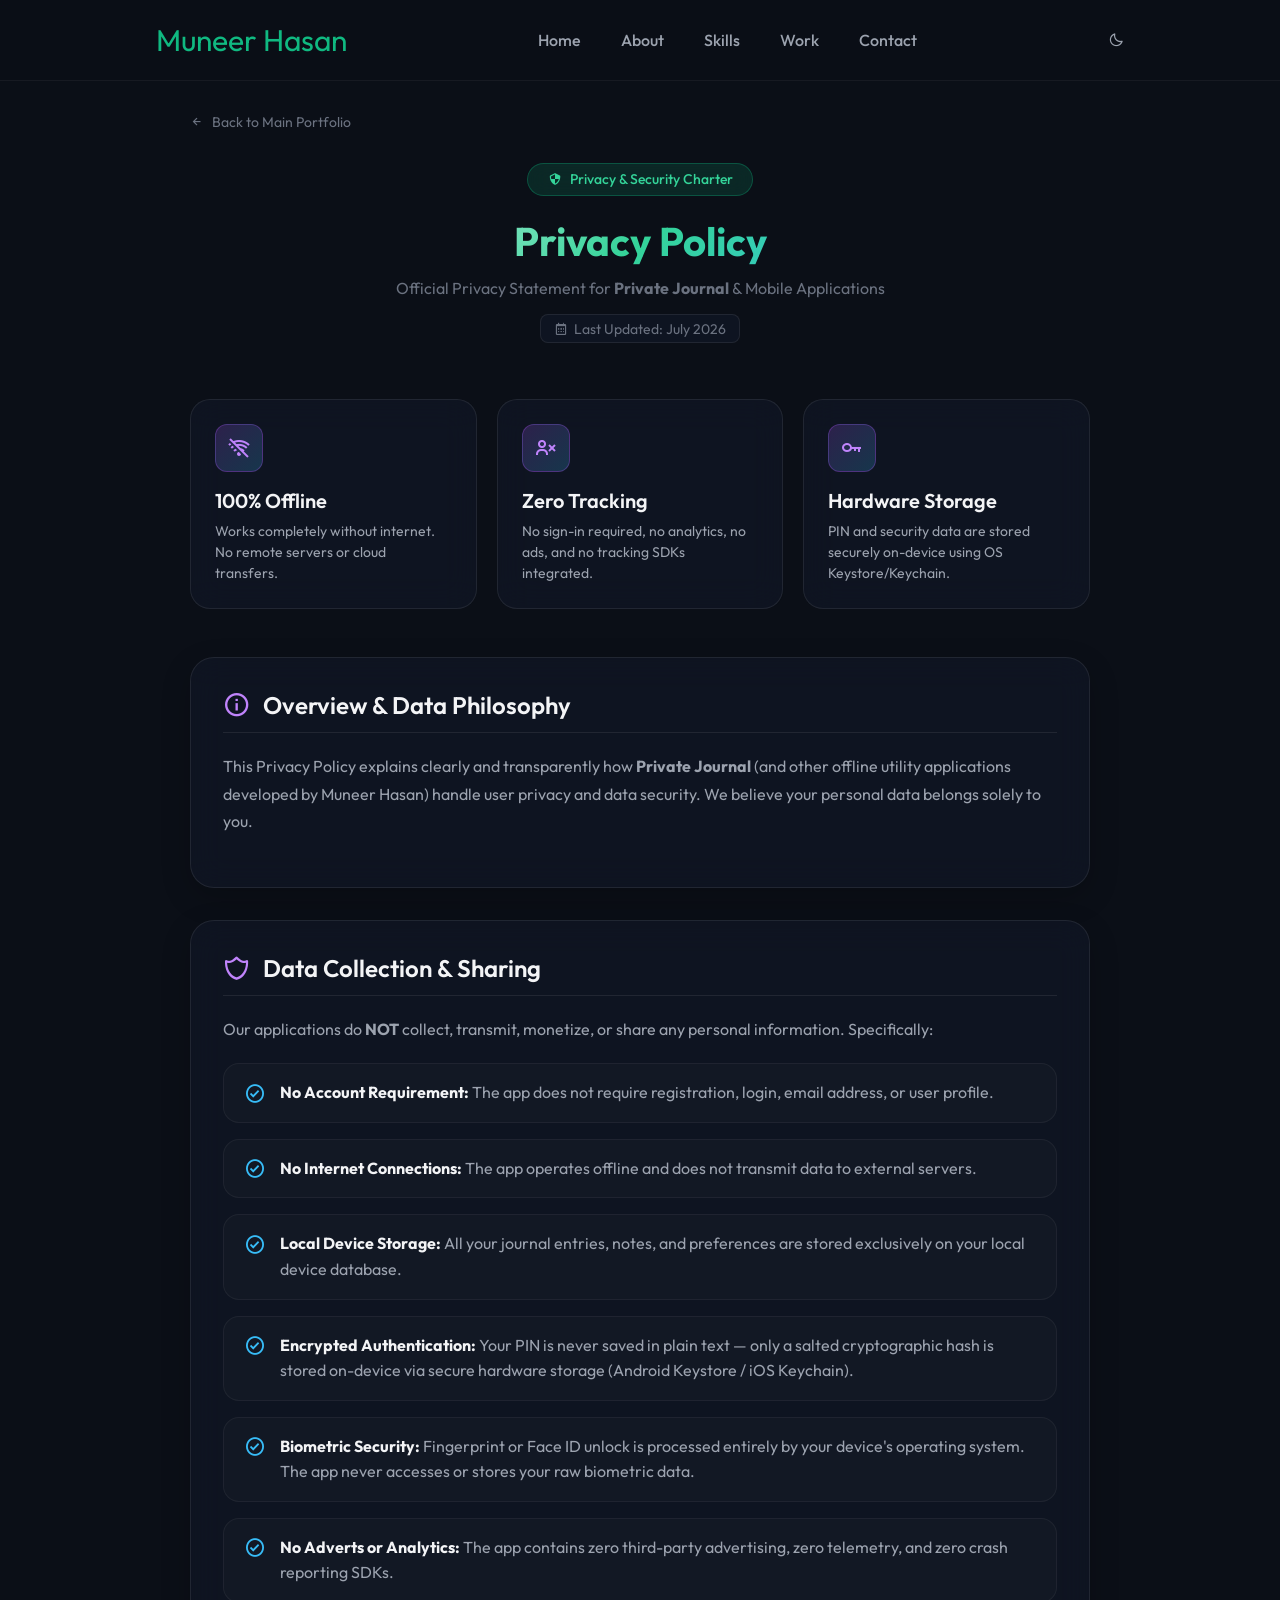
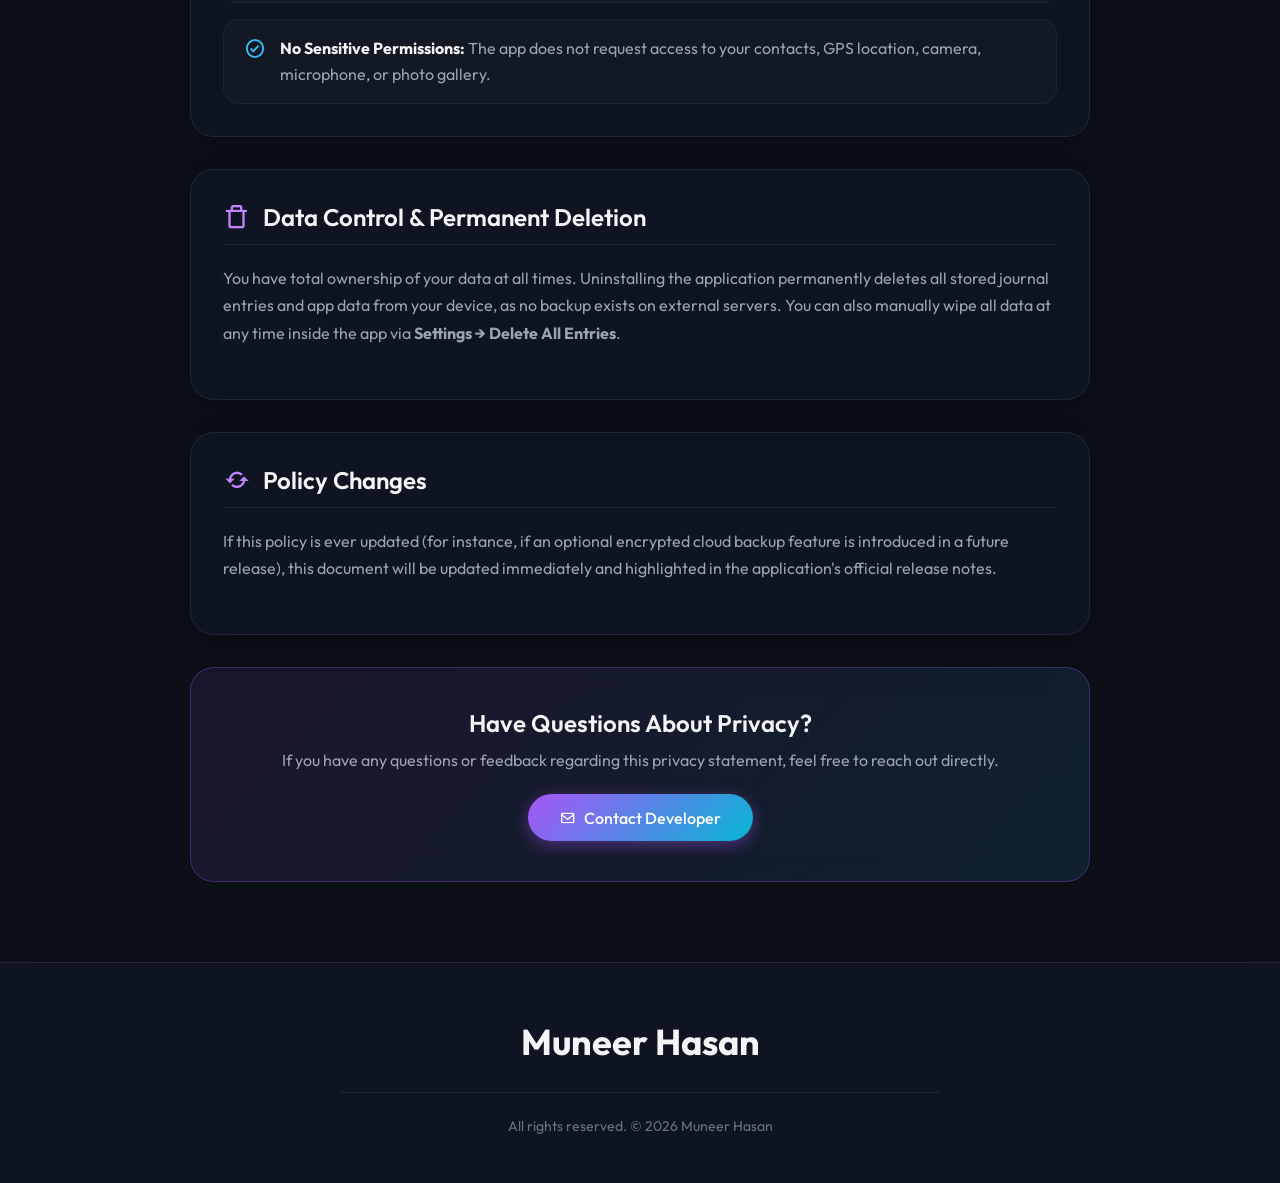
==== commit 472c5776: "Deploy latest user updates" ====
--- a/privacy-policy.html
+++ b/privacy-policy.html
@@ -280,7 +280,7 @@
         <nav class="nav container">
             <a href="/" class="nav__logo">Muneer Hasan</a>
 
-            <div class="nav__menu">
+            <div class="nav__menu" id="nav-menu">
                 <ul class="nav__list">
                     <li class="nav__item"><a href="/" class="nav__link"><i class='bx bx-home'></i> <span class="nav__name">Home</span></a></li>
                     <li class="nav__item"><a href="/#about" class="nav__link"><i class='bx bx-user'></i> <span class="nav__name">About</span></a></li>
@@ -288,11 +288,27 @@
                     <li class="nav__item"><a href="/#work" class="nav__link"><i class='bx bx-briefcase-alt-2'></i> <span class="nav__name">Work</span></a></li>
                     <li class="nav__item"><a href="/#contact" class="nav__link"><i class='bx bx-message-square-dots'></i> <span class="nav__name">Contact</span></a></li>
                 </ul>
-            </div>
-
-            <!--=============== theme change button ===============-->
-            <i class='bx bx-moon change-theme change-theme-button' id="theme-button"></i>
+
+                <!--=============== close drawer (mobile) ===============-->
+                <button class="nav__close" id="nav-close" type="button" aria-label="Close menu">
+                    <i class='bx bx-x'></i>
+                </button>
+            </div>
+
+            <div class="nav__btns">
+                <!--=============== theme change button ===============-->
+                <i class='bx bx-moon change-theme change-theme-button' id="theme-button"></i>
+
+                <!--=============== drawer toggle (mobile) ===============-->
+                <button class="nav__toggle" id="nav-toggle" type="button" aria-label="Open menu"
+                    aria-controls="nav-menu" aria-expanded="false">
+                    <i class='bx bx-menu'></i>
+                </button>
+            </div>
         </nav>
+
+        <!--=============== drawer overlay (mobile) ===============-->
+        <div class="nav__overlay" id="nav-overlay"></div>
     </header>
 
     <!--=============== MAIN ===============-->
--- a/assets/css/styles.css
+++ b/assets/css/styles.css
@@ -126,64 +126,82 @@
 
 /*========== Variables light theme ==========*/
 body.light-theme {
-  --title-color: hsl(var(--second-hue), 15%, 15%);
-  --text-color: hsl(var(--second-hue), 8%, 35%);
-  --body-color: hsl(var(--second-hue), 100%, 99%);
-  --container-color: #e9e9e9;
+  --title-color: #0f172a;
+  --text-color: #475569;
+  --text-color-light: #64748b;
+  --body-color: #f8fafc; /* Clean off-white slate */
+  --container-color: #ffffff; /* Crisp white card */
+  --glass-border: rgba(15, 23, 42, 0.08);
+  --glass-bg: rgba(255, 255, 255, 0.85);
 }
 
 /*========== 
     Color changes in some parts of 
     the website, in light theme
 ==========*/
+.light-theme .header {
+  background-color: rgba(248, 250, 252, 0.85) !important;
+  backdrop-filter: blur(16px);
+  -webkit-backdrop-filter: blur(16px);
+  border-bottom: 1px solid rgba(15, 23, 42, 0.06);
+}
+
+.light-theme .nav__menu {
+  background-color: rgba(255, 255, 255, 0.97);
+  border-left: 1px solid rgba(15, 23, 42, 0.1);
+  box-shadow: -20px 0 45px rgba(15, 23, 42, 0.12);
+}
+
+.light-theme .nav__link:hover {
+  background-color: rgba(15, 23, 42, 0.05);
+}
+
+.light-theme .nav__overlay {
+  background-color: rgba(15, 23, 42, 0.35);
+}
+
 .light-theme .scroll-header {
-  box-shadow: 0 2px 4px hsla(0, 0%, 1%, 0.1);
-}
-
-.light-theme .nav__menu {
-  background-color: hsla(var(--second-hue), 32%, 90%, 0.8);
+  box-shadow: 0 4px 16px rgba(15, 23, 42, 0.06);
 }
 
 .light-theme .section__subtitle {
-  color: var(--text-color);
+  color: var(--text-color-light);
 }
 
 .light-theme .home__social-link {
-  box-shadow: 0 2px 16px hsla(var(--second-hue), 48%, 8%, 0.1);
-}
-
-.light-theme .home__social-link::after,
-.light-theme .footer__social-link {
-  background-color: var(--title-color);
-}
-
-.light-theme .home__social-link,
-.light-theme .home__scroll,
-.light-theme .button,
-.light-theme .button:hover,
-.light-theme .active-work,
-.light-theme .footer__title,
-.light-theme .footer__link,
-.light-theme .footer__copy {
-  color: var(--title-color);
-}
-
-.light-theme .about__box {
-  box-shadow: 0 2px 16px hsla(var(--second-hue), 48%, 8%, 0.1);
-}
-
-.light-theme .button,
+  background-color: #ffffff;
+  border: 1px solid rgba(15, 23, 42, 0.08);
+  box-shadow: 0 4px 12px rgba(15, 23, 42, 0.05);
+}
+
+.light-theme .home__social-link:hover {
+  background-color: var(--first-color);
+  color: #ffffff;
+}
+
+.light-theme .stat__card,
+.light-theme .about__box,
 .light-theme .skills__content,
 .light-theme .services__card,
 .light-theme .work__card,
 .light-theme .testimonial__card,
 .light-theme .contact__card,
-.light-theme .contact__form-div {
-  box-shadow: 0 2px 16px hsla(var(--second-hue), 48%, 8%, 0.1);
+.light-theme .contact__form-div,
+.light-theme .pillar__card,
+.light-theme .policy__card {
+  background-color: #ffffff !important;
+  border: 1px solid rgba(16, 185, 129, 0.2) !important;
+  box-shadow: 0 10px 30px rgba(15, 23, 42, 0.05) !important;
+}
+
+.light-theme .stat__number {
+  background: linear-gradient(135deg, #0f172a, #059669);
+  -webkit-background-clip: text;
+  -webkit-text-fill-color: transparent;
 }
 
 .light-theme::-webkit-scrollbar {
-  background-color: hsl(var(--second-hue), 8%, 80%);
+  background-color: #e2e8f0;
 }
 
 /*=============== REUSABLE CSS CLASSES ===============*/
@@ -229,8 +247,10 @@
   top: 0;
   left: 0;
   width: 100%;
-  /* height: var(--header-height); */
-  background-color: var(--body-color);
+  background-color: rgba(11, 15, 23, 0.75);
+  backdrop-filter: blur(16px);
+  -webkit-backdrop-filter: blur(16px);
+  border-bottom: 1px solid rgba(255, 255, 255, 0.05);
   z-index: var(--z-fixed);
   transition: 0.4s;
 }
@@ -253,41 +273,117 @@
   color: var(--first-color-alt);
 }
 
+/* Right side actions: theme toggle + hamburger */
+.nav__btns {
+  display: flex;
+  align-items: center;
+  column-gap: 1rem;
+}
+
+.nav__toggle,
+.nav__close {
+  display: inline-flex;
+  align-items: center;
+  justify-content: center;
+  background: none;
+  border: none;
+  padding: 0;
+  cursor: pointer;
+  color: var(--title-color);
+  font-size: 1.6rem;
+  line-height: 1;
+  transition: color 0.3s;
+}
+
+.nav__toggle:hover,
+.nav__close:hover {
+  color: var(--first-color);
+}
+
+/* Mobile drawer (slides in from the right) */
 .nav__menu {
   position: fixed;
-  bottom: 1rem;
-  background-color: var(--glass-bg);
-  border: 1px solid var(--glass-border);
-  width: 90%;
-  border-radius: 4rem;
-  padding: 1rem 2.25rem;
-  backdrop-filter: var(--glass-blur);
-  -webkit-backdrop-filter: var(--glass-blur);
-  box-shadow: 0 8px 32px 0 rgba(0, 0, 0, 0.3);
-  transition: 0.4s;
+  top: 0;
+  right: -100%;
+  width: 78%;
+  max-width: 320px;
+  height: 100vh;
+  height: 100dvh;
+  background-color: rgba(11, 15, 23, 0.96);
+  border-left: 1px solid rgba(255, 255, 255, 0.08);
+  padding: 5.5rem 1.5rem 2.5rem;
+  backdrop-filter: blur(20px);
+  -webkit-backdrop-filter: blur(20px);
+  box-shadow: -20px 0 45px rgba(0, 0, 0, 0.45);
+  overflow-y: auto;
+  visibility: hidden; /* keep off-screen links out of the tab order */
+  transition: right 0.4s cubic-bezier(0.4, 0, 0.2, 1), visibility 0.4s;
+  z-index: 1000;
+}
+
+.nav__menu.show-menu {
+  right: 0;
+  visibility: visible;
+}
+
+.nav__close {
+  position: absolute;
+  top: 1.4rem;
+  right: 1.4rem;
+  font-size: 1.9rem;
+  color: var(--first-color);
+}
+
+/* Dim backdrop behind the drawer */
+.nav__overlay {
+  position: fixed;
+  top: 0;
+  left: 0;
+  width: 100vw;
+  height: 100vh;
+  height: 100dvh;
+  background-color: rgba(2, 6, 12, 0.6);
+  backdrop-filter: blur(2px);
+  -webkit-backdrop-filter: blur(2px);
+  opacity: 0;
+  visibility: hidden;
+  transition: opacity 0.4s, visibility 0.4s;
+  z-index: 999;
+}
+
+.nav__overlay.show-overlay {
+  opacity: 1;
+  visibility: visible;
 }
 
 .nav__list {
   display: flex;
-  justify-content: space-between;
-  align-items: center;
+  flex-direction: column;
+  align-items: stretch;
+  row-gap: 0.35rem;
 }
 
 .nav__link {
   color: var(--text-color);
-  font-size: 1.25rem;
-  padding: 0.4rem;
+  font-size: 1.35rem;
+  padding: 0.85rem 1rem;
   font-weight: var(--font-medium);
   text-decoration: none;
   transition: 0.4s;
   display: flex;
   align-items: center;
-  gap: 0.5rem;
-  border-radius: 5rem;
+  gap: 0.9rem;
+  border-radius: 0.75rem;
+}
+
+.nav__link:hover {
+  color: var(--title-color);
+  background-color: rgba(255, 255, 255, 0.06);
 }
 
 .nav__name {
-  display: none;
+  display: block;
+  font-size: var(--normal-font-size);
 }
 
 /* Active link */
@@ -296,7 +392,7 @@
       hsla(var(--first-hue), var(--sat), var(--lig), 0.5),
       hsla(var(--first-hue), var(--sat), var(--lig), 0.2));
   box-shadow: 0 0 16px hsla(var(--first-hue), var(--sat), var(--lig), 0.4);
-  border-radius: 5rem;
+  border-radius: 0.75rem;
 
   color: var(--title-color);
 }
@@ -310,12 +406,12 @@
 .home__container {
   position: relative;
   row-gap: 4.5rem;
-  padding-top: 2rem;
+  padding-top: 0;
 }
 
 .home__data {
   text-align: center;
-  padding: 8rem 0 6rem;
+  padding: 3.5rem 0 3rem;
 }
 
 .home__greeting,
@@ -959,20 +1055,36 @@
 
 /*=============== FOOTER ===============*/
 .footer {
-  background-color: var(--first-color);
+  background-color: var(--container-color);
+  border-top: 1px solid var(--glass-border);
+  backdrop-filter: var(--glass-blur);
+  position: relative;
+  z-index: 5;
+}
+
+.light-theme .footer {
+  background-color: #ffffff !important;
+  border-top: 1px solid rgba(15, 23, 42, 0.08) !important;
 }
 
 .footer__container {
-  padding: 2rem 0 6rem;
-}
-
-.footer__title,
-.footer__link {
-  color: var(--body-color);
+  padding: 3.5rem 0 3rem;
+  display: flex;
+  flex-direction: column;
+  align-items: center;
 }
 
 .footer__title {
   text-align: center;
+  font-size: var(--h1-font-size);
+  color: var(--title-color);
+  font-weight: var(--font-bold);
+  margin-bottom: 0.25rem;
+}
+
+.footer__subtitle {
+  font-size: var(--small-font-size);
+  color: var(--text-color-light);
   margin-bottom: 2rem;
 }
 
@@ -980,33 +1092,88 @@
   display: flex;
   justify-content: center;
   align-items: center;
-  column-gap: 1.5rem;
+  column-gap: 2rem;
   margin-bottom: 2rem;
+  flex-wrap: wrap;
+}
+
+.footer__link {
+  color: var(--text-color);
+  font-size: var(--normal-font-size);
+  font-weight: var(--font-medium);
+  transition: color 0.3s ease;
+  text-decoration: none;
+}
+
+.footer__link:hover {
+  color: var(--first-color);
 }
 
 .footer__social {
   display: flex;
   justify-content: center;
   align-items: center;
-  column-gap: 1.25rem;
+  column-gap: 1rem;
+  margin-bottom: 2rem;
 }
 
 .footer__social-link {
-  background-color: var(--body-color);
-  color: var(--first-color);
-  padding: 0.35rem;
-  border-radius: 0.25rem;
-  font-size: 1rem;
+  width: 44px;
+  height: 44px;
+  background: var(--body-color);
+  border: 1px solid var(--glass-border);
+  color: var(--first-color);
+  border-radius: 50%;
+  font-size: 1.25rem;
   display: inline-flex;
+  align-items: center;
+  justify-content: center;
+  transition: transform 0.3s ease, background-color 0.3s ease, color 0.3s ease, border-color 0.3s ease;
+}
+
+.footer__social-link:hover {
+  background-color: var(--first-color);
+  color: #ffffff;
+  transform: translateY(-3px);
+  border-color: var(--first-color);
+}
+
+.light-theme .footer__social-link {
+  background: #f8fafc;
+  border: 1px solid rgba(15, 23, 42, 0.08);
+  color: var(--first-color);
+}
+
+.light-theme .footer__social-link:hover {
+  background-color: var(--first-color);
+  color: #ffffff;
 }
 
 .footer__copy {
-  display: block;
-  margin-top: 4.5rem;
-  color: var(--container-color);
+  display: flex;
+  align-items: center;
+  justify-content: center;
+  gap: 1.5rem;
+  flex-wrap: wrap;
+  color: var(--text-color-light);
   text-align: center;
-  font-size: var(--smaller-font-size);
-  margin-bottom: 2rem;
+  font-size: var(--small-font-size);
+  margin-top: 1.5rem;
+  padding-top: 1.5rem;
+  border-top: 1px solid var(--glass-border);
+  width: 100%;
+  max-width: 600px;
+}
+
+.footer__privacy-link {
+  color: var(--first-color);
+  text-decoration: none;
+  font-weight: var(--font-medium);
+  transition: text-decoration 0.3s ease;
+}
+
+.footer__privacy-link:hover {
+  text-decoration: underline;
 }
 
 /*=============== SCROLL BAR ===============*/
@@ -1033,7 +1200,8 @@
 /* For small devices */
 @media screen and (max-width: 320px) {
   .nav__menu {
-    padding: 1rem 1.5rem;
+    width: 85%;
+    padding: 5rem 1.15rem 2rem;
   }
 
   .home__button {
@@ -1092,13 +1260,6 @@
 
 /* For medium devices */
 @media screen and (min-width: 630px) {
-  .nav__menu {
-    width: 328px;
-    left: 0;
-    right: 0;
-    margin: 0 auto;
-  }
-
   .about__info {
     grid-template-columns: repeat(3, 180px);
     justify-content: center;
@@ -1201,8 +1362,15 @@
   }
 } */
 
+@media screen and (max-width: 967px) {
+  /* Lock page scroll while the drawer is open */
+  body.no-scroll {
+    overflow: hidden;
+  }
+}
+
 /* For large devices */
-@media screen and (min-width: 992px) {
+@media screen and (min-width: 968px) {
   .container {
     margin-left: auto;
     margin-right: auto;
@@ -1214,6 +1382,10 @@
 
   .section__title {
     margin-bottom: 3.5rem;
+  }
+
+  .home__data {
+    padding: 5rem 0 4rem;
   }
 
   .nav {
@@ -1224,20 +1396,44 @@
   }
 
   .nav__menu {
-    position: relative;
-    bottom: initial;
-    width: auto;
-    background: none;
-    backdrop-filter: none;
-    -webkit-backdrop-filter: none;
-    border: none;
-    box-shadow: none;
-    padding: 0;
+    position: static !important;
+    inset: auto !important;
+    transform: none !important;
+    width: auto !important;
+    max-width: none !important;
+    height: auto !important;
+    overflow: visible !important;
+    visibility: visible !important;
+    background: transparent !important;
+    backdrop-filter: none !important;
+    -webkit-backdrop-filter: none !important;
+    border: none !important;
+    box-shadow: none !important;
+    padding: 0 !important;
+  }
+
+  .light-theme .nav__menu {
+    background: transparent !important;
+    border: none !important;
+    box-shadow: none !important;
+  }
+
+  /* Drawer-only controls stay hidden on desktop */
+  .nav__toggle,
+  .nav__close,
+  .nav__overlay {
+    display: none !important;
   }
 
   .nav__list {
     display: flex;
+    flex-direction: row;
     column-gap: 2.5rem;
+    row-gap: 0;
+  }
+
+  .nav__link:hover {
+    background-color: transparent;
   }
 
   .nav__link {
@@ -1493,6 +1689,8 @@
   gap: 1.25rem;
   margin-top: 2.5rem;
   max-width: 700px;
+  margin-left: auto;
+  margin-right: auto;
 }
 
 .stat__card {
@@ -1639,7 +1837,7 @@
     display: none; /* Hide on small mobile to avoid overflow */
   }
   .floating__contact-fab {
-    bottom: 5rem; /* Raise above mobile bottom bar */
+    bottom: 1.5rem;
     right: 1.25rem;
   }
 }
